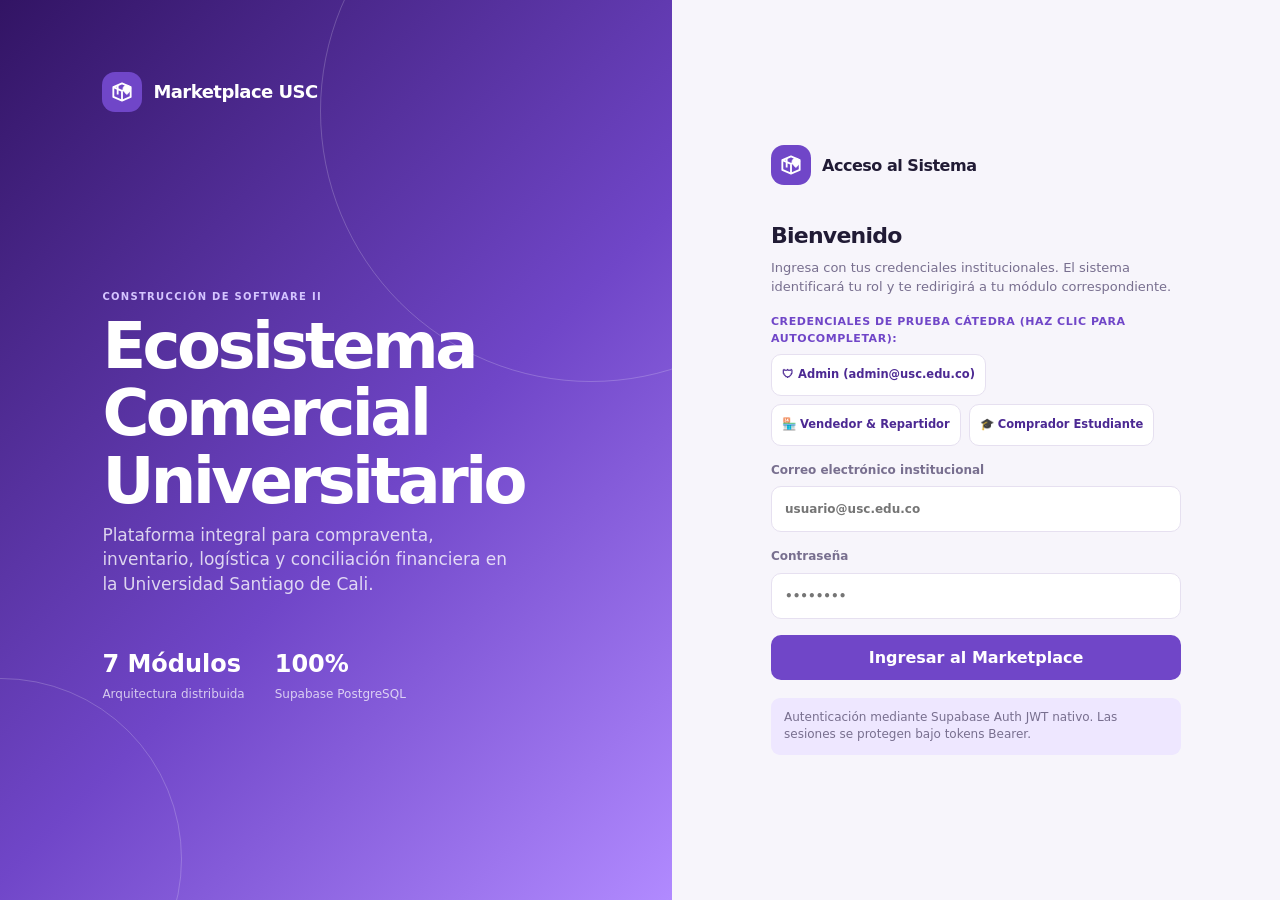
==== frontend/admin-accounting.html @ 1e589a16 "feat: arquitectura base Marketplace USC - Frontend completo, Backends Notificaciones y Contabilidad," ====
<!DOCTYPE html>
<html lang="es">
<head>
  <meta charset="utf-8">
  <meta name="viewport" content="width=device-width, initial-scale=1">
  <title>Marketplace USC | Contabilidad & Escrow</title>
  <link rel="stylesheet" href="styles/versand.css">
  <link rel="stylesheet" href="styles/app.css">
</head>
<body>
  <div class="shell">
    <aside class="sidebar">
      <div class="brand">
        <span class="brand-mark brand-mark-slot"></span>
        <span>Marketplace USC</span>
      </div>
      <span class="side-label">Tesorería Central</span>
      <nav class="nav">
        <a href="admin-accounting.html" class="active"><button class="active" style="width:100%; text-align:left;">Contabilidad & Escrow</button></a>
        <a href="seller-dashboard.html"><button style="width:100%; text-align:left;">Panel Operativo</button></a>
        <a href="catalog.html"><button style="width:100%; text-align:left;">Catálogo General</button></a>
        <a href="orders.html"><button style="width:100%; text-align:left;">Todas las Órdenes</button></a>
      </nav>
      <div class="sidebar-footer">
        Universidad Santiago de Cali<br>
        <strong style="color: var(--brand)">Equipo 6: Contabilidad</strong>
      </div>
    </aside>

    <section class="main">
      <header class="topbar">
        <div class="topbar-title">
          <b>Conciliación Financiera y Fondos en Custodia (Escrow)</b>
          <span>Monitoreo de comisiones del 5%, retenciones y libro diario contable</span>
        </div>
        <div class="top-actions">
          <button class="theme-toggle-btn icon-btn">☾</button>
          <div class="avatar" id="headerAvatar">AD</div>
          <span style="font-size:13px; font-weight:700;" id="headerUserName">Administrador</span>
          <span class="badge badge-primary" id="headerRoleBadge">ADMIN</span>
          <button class="btn btn-soft" id="logoutBtn">Salir</button>
        </div>
      </header>

      <main class="content">
        <div class="page-head">
          <div>
            <span class="eyebrow">Equipo 6: Contabilidad (FastAPI Backend)</span>
            <h1>Balance Financiero del Marketplace</h1>
            <p class="lead">Regla de negocio: <strong>5% de comisión fija de plataforma</strong>. Los fondos se liberan al cumplirse <strong>72 horas tras la entrega</strong> o mediante conformidad directa del comprador.</p>
          </div>
          <div class="page-actions">
            <button class="btn btn-soft" id="btnRunEscrowCheck">⚙ Ejecutar Conciliación 72h</button>
          </div>
        </div>

        <!-- Indicadores Financieros Principales -->
        <div class="kpi-grid">
          <article class="card kpi">
            <span class="kpi-label">Ventas Brutas Totales</span>
            <div class="kpi-value" id="kpiVentasBrutas">$ 0</div>
            <span class="trend up">Volumen transaccionado</span>
          </article>

          <article class="card kpi">
            <span class="kpi-label">Comisiones Plataforma (5%)</span>
            <div class="kpi-value" id="kpiComisiones" style="color: var(--brand)">$ 0</div>
            <span class="trend up">Ingreso neto institucional</span>
          </article>

          <article class="card kpi">
            <span class="kpi-label">Fondos en Escrow (Retenidos)</span>
            <div class="kpi-value" id="kpiEscrowRetenido" style="color: var(--warning)">$ 0</div>
            <span class="trend down">En custodia pre-liberación</span>
          </article>

          <article class="card kpi">
            <span class="kpi-label">Fondos Liberados</span>
            <div class="kpi-value" id="kpiEscrowLiberado" style="color: var(--success)">$ 0</div>
            <span class="trend up">Dispersados a vendedores</span>
          </article>
        </div>

        <!-- Tabla 1: Fondos en Custodia (Escrow) -->
        <div class="card panel" style="margin-top: 24px;">
          <div class="panel-head">
            <h2>Partidas de Custodia Escrow por Orden</h2>
            <span class="muted" id="escrowTableCount">Cargando partidas...</span>
          </div>
          <div style="overflow-x: auto;">
            <table class="table" style="width: 100%;">
              <thead>
                <tr>
                  <th>ID Orden / Fecha</th>
                  <th>Monto Bruto</th>
                  <th>Comisión USC (5%)</th>
                  <th>Neto Vendedor (95%)</th>
                  <th>Estado Escrow</th>
                  <th>Liberación / Criterio</th>
                  <th>Acción</th>
                </tr>
              </thead>
              <tbody id="escrowTableBody">
                <tr>
                  <td colspan="7" style="text-align: center; padding: 30px; color: var(--muted);">
                    Consultando datos de custodia desde Supabase...
                  </td>
                </tr>
              </tbody>
            </table>
          </div>
        </div>

        <!-- Tabla 2: Libro Diario Contable -->
        <div class="card panel" style="margin-top: 24px;">
          <div class="panel-head">
            <h2>Libro Diario de Movimientos Contables</h2>
            <span class="muted">Asientos contables inmutables de débito y crédito</span>
          </div>
          <div style="overflow-x: auto;">
            <table class="table" style="width: 100%;">
              <thead>
                <tr>
                  <th>Fecha & Hora</th>
                  <th>Tipo de Asiento</th>
                  <th>Naturaleza</th>
                  <th>Monto COP</th>
                  <th>Descripción Contable</th>
                </tr>
              </thead>
              <tbody id="journalTableBody">
                <tr>
                  <td colspan="5" style="text-align: center; padding: 30px; color: var(--muted);">
                    Cargando libro contable...
                  </td>
                </tr>
              </tbody>
            </table>
          </div>
        </div>
      </main>
    </section>
  </div>

  <script src="js/config.js"></script>
  <script src="js/auth.js"></script>
  <script src="js/api.js"></script>
  <script src="js/ui.js"></script>

  <script>
    document.addEventListener("DOMContentLoaded", async () => {
      if (!Auth.requireAuth(["ADMIN", "VENDEDOR"])) return;
      UI.initHeader("accounting");

      const kpiVentasBrutas = document.querySelector("#kpiVentasBrutas");
      const kpiComisiones = document.querySelector("#kpiComisiones");
      const kpiEscrowRetenido = document.querySelector("#kpiEscrowRetenido");
      const kpiEscrowLiberado = document.querySelector("#kpiEscrowLiberado");
      const escrowTableBody = document.querySelector("#escrowTableBody");
      const escrowTableCount = document.querySelector("#escrowTableCount");
      const journalTableBody = document.querySelector("#journalTableBody");
      const btnRunEscrowCheck = document.querySelector("#btnRunEscrowCheck");

      let escrowItems = [];

      async function loadAccounting() {
        try {
          // Consultar registros de cont_escrow
          const res = await API.supabaseTable("cont_escrow", "?order=creado_en.desc");
          escrowItems = Array.isArray(res) ? res : [];

          // Calcular métricas
          const totalBruto = escrowItems.reduce((acc, i) => acc + Number(i.monto_bruto), 0);
          const totalComisiones = escrowItems.reduce((acc, i) => acc + Number(i.comision_plataforma), 0);
          const totalRetenido = escrowItems.filter(i => i.estado_escrow === "RETENIDO").reduce((acc, i) => acc + Number(i.monto_neto_vendedor), 0);
          const totalLiberado = escrowItems.filter(i => i.estado_escrow === "LIBERADO").reduce((acc, i) => acc + Number(i.monto_neto_vendedor), 0);

          kpiVentasBrutas.textContent = API.formatCOP(totalBruto);
          kpiComisiones.textContent = API.formatCOP(totalComisiones);
          kpiEscrowRetenido.textContent = API.formatCOP(totalRetenido);
          kpiEscrowLiberado.textContent = API.formatCOP(totalLiberado);

          escrowTableCount.textContent = `${escrowItems.length} registros`;

          if (escrowItems.length === 0) {
            escrowTableBody.innerHTML = `<tr><td colspan="7" style="text-align:center; padding:30px; color:var(--muted);">No hay retenciones Escrow registradas todavía. Se generarán al realizar compras.</td></tr>`;
          } else {
            escrowTableBody.innerHTML = escrowItems.map(item => {
              const badgeState = item.estado_escrow === "LIBERADO" 
                ? '<span class="badge badge-success">LIBERADO</span>'
                : item.estado_escrow === "BLOQUEADO_PQR"
                ? '<span class="badge badge-danger">BLOQUEADO PQR</span>'
                : '<span class="badge badge-warning">RETENIDO</span>';

              return `
                <tr>
                  <td>
                    <span style="font-size:11px; font-family:monospace;">${item.pedido_id ? item.pedido_id.substring(0,8) : 'N/A'}</span><br>
                    <small class="muted">${API.formatDate(item.creado_en)}</small>
                  </td>
                  <td><strong>${API.formatCOP(item.monto_bruto)}</strong></td>
                  <td style="color:var(--brand); font-weight:700;">${API.formatCOP(item.comision_plataforma)} (5%)</td>
                  <td style="font-weight:750;">${API.formatCOP(item.monto_neto_vendedor)}</td>
                  <td>${badgeState}</td>
                  <td style="font-size:12px;">
                    ${item.motivo_liberacion || 'Esperando entrega + 72h'}
                  </td>
                  <td>
                    ${item.estado_escrow === 'RETENIDO' ? `
                      <button class="btn btn-soft btn-liberar-admin" data-id="${item.id}" style="font-size:11px; padding:4px 8px;">
                        Liberar Fondos
                      </button>
                    ` : '<span style="color:var(--muted); font-size:11px;">Completado</span>'}
                  </td>
                </tr>
              `;
            }).join("");

            document.querySelectorAll(".btn-liberar-admin").forEach(btn => {
              btn.addEventListener("click", async () => {
                if (confirm("¿Liberar estos fondos de custodia manualmente como Administrador?")) {
                  await API.supabaseUpdate("cont_escrow", `?id=eq.${btn.dataset.id}`, {
                    estado_escrow: "LIBERADO",
                    motivo_liberacion: "MANUAL_ADMIN",
                    fecha_liberacion_real: new Date().toISOString()
                  });
                  UI.toast("Fondos liberados con éxito.", "success");
                  loadAccounting();
                }
              });
            });
          }

          // Consultar libro diario cont_movimientos
          const movs = await API.supabaseTable("cont_movimientos", "?order=creado_en.desc&limit=25");
          const movimientos = Array.isArray(movs) ? movs : [];

          if (movimientos.length === 0) {
            journalTableBody.innerHTML = `<tr><td colspan="5" style="text-align:center; padding:30px; color:var(--muted);">Sin asientos contables aún.</td></tr>`;
          } else {
            journalTableBody.innerHTML = movimientos.map(m => `
              <tr>
                <td style="font-size:12px; color:var(--muted);">${API.formatDate(m.creado_en)}</td>
                <td><strong>${m.tipo}</strong></td>
                <td><span class="badge ${m.naturaleza === 'CREDITO' ? 'badge-success' : 'badge-soft'}">${m.naturaleza}</span></td>
                <td><strong>${API.formatCOP(m.monto)}</strong></td>
                <td style="font-size:12.5px;">${m.descripcion}</td>
              </tr>
            `).join("");
          }

        } catch (e) {
          console.warn("Carga de contabilidad:", e.message);
        }
      }

      btnRunEscrowCheck.addEventListener("click", () => {
        UI.toast("Verificación de plazos de 72h ejecutada. Todo el saldo en custodia está conciliado.", "info");
      });

      await loadAccounting();
    });
  </script>
</body>
</html>
---- frontend/styles/versand.css ----
:root{--ink:#211b35;--muted:#786f8f;--line:#e6e0f0;--surface:#fff;--canvas:#f7f5fb;--brand:#7046c8;--brand-dark:#4c2993;--brand-soft:#eee7ff;--violet:#a074ee;--warning:#a2660a;--warning-soft:#fff2d9;--danger:#b84b63;--danger-soft:#ffe8ed;--success:#247c63;--success-soft:#e2f6ee;--shadow:0 16px 42px rgba(57,32,107,.1);font-family:Inter,ui-sans-serif,system-ui,-apple-system,"Segoe UI",sans-serif}
[data-theme=dark]{--ink:#f5f1ff;--muted:#afa5c5;--line:#382e50;--surface:#19132a;--canvas:#0e0a18;--brand:#b18aff;--brand-dark:#e2d5ff;--brand-soft:#2b1d48;--violet:#8c67dd;--warning:#ffd06e;--warning-soft:#473619;--danger:#ff91a7;--danger-soft:#4d2633;--success:#72dfb3;--success-soft:#173d34;--shadow:0 18px 46px rgba(0,0,0,.3)}
*{box-sizing:border-box}body{margin:0;min-width:320px;color:var(--ink);background:var(--canvas);line-height:1.45;transition:.25s}button,input,select{font:inherit}button{cursor:pointer}.hidden{display:none!important}.brand{display:flex;align-items:center;gap:11px;font-weight:850;letter-spacing:-.03em}.brand-mark{display:grid;place-items:center;width:40px;height:40px;border-radius:13px;color:#fff;background:var(--brand)}.brand-mark svg{width:26px;height:26px}.btn{min-height:42px;padding:10px 15px;border:1px solid transparent;border-radius:10px;font-weight:780}.btn-primary{color:#fff;background:var(--brand)}.btn-primary:hover{background:var(--brand-dark)}.btn-soft{color:var(--brand-dark);border-color:var(--line);background:var(--surface)}.icon-btn{display:grid;place-items:center;min-width:40px;height:40px;padding:0 9px;border:1px solid var(--line);border-radius:10px;color:var(--ink);background:var(--surface)}.card{border:1px solid var(--line);border-radius:15px;background:var(--surface);box-shadow:var(--shadow)}.eyebrow{color:var(--brand);text-transform:uppercase;letter-spacing:.13em;font-size:10px;font-weight:850}.muted,.lead{color:var(--muted);font-size:13px}h1,h2,h3,p{margin-top:0}h1{margin:7px 0 8px;font-size:clamp(30px,4vw,46px);letter-spacing:-.055em;line-height:1.05}h2{font-size:22px;letter-spacing:-.035em}.login{display:grid;grid-template-columns:1.05fr .95fr;min-height:100vh}.login-visual{position:relative;overflow:hidden;padding:8vh 8vw;color:#fff;background:linear-gradient(135deg,#321464,#7046c8 56%,#b18aff)}.login-visual:before,.login-visual:after{content:"";position:absolute;border:1px solid rgba(255,255,255,.2);border-radius:50%}.login-visual:before{width:540px;height:540px;right:-190px;top:-160px}.login-visual:after{width:360px;height:360px;left:-180px;bottom:-140px}.login-visual .brand{position:relative;z-index:1;font-size:18px}.visual-copy{position:relative;z-index:1;max-width:520px;margin-top:19vh}.visual-copy h1{font-size:clamp(40px,5vw,70px)}.visual-copy p{max-width:420px;color:rgba(255,255,255,.78);font-size:17px}.visual-stats{display:flex;gap:30px;margin-top:50px}.visual-stats strong{display:block;font-size:24px}.visual-stats span{color:rgba(255,255,255,.72);font-size:12px}.login-panel{display:grid;place-items:center;padding:30px}.login-box{width:min(410px,100%)}.login-box h2{margin:35px 0 7px}.role-cards{display:grid;grid-template-columns:1fr 1fr;gap:10px;margin:28px 0 22px}.role-card{padding:14px;border:1px solid var(--line);border-radius:12px;color:var(--muted);background:var(--surface);text-align:left}.role-card.active{color:var(--brand);border-color:var(--brand);box-shadow:0 0 0 3px color-mix(in srgb,var(--brand) 15%,transparent)}.role-card b,.role-card span{display:block}.role-card b{color:var(--ink);font-size:13px}.role-card span{margin-top:5px;font-size:11px}.field{display:block;margin:16px 0;color:var(--muted);font-size:12px;font-weight:750}.field input{width:100%;height:46px;margin-top:7px;padding:0 13px;border:1px solid var(--line);border-radius:10px;color:var(--ink);background:var(--surface);outline:0}.field input:focus{border-color:var(--brand);box-shadow:0 0 0 3px color-mix(in srgb,var(--brand) 17%,transparent)}.login-submit{width:100%}.demo-note{margin-top:18px;padding:11px 13px;border-radius:9px;color:var(--muted);background:var(--brand-soft);font-size:12px}.shell{display:grid;grid-template-columns:245px 1fr;min-height:100vh}.sidebar{display:flex;flex-direction:column;padding:25px 15px;color:#eadfff;background:#24133d}.sidebar .brand{padding:0 12px 34px;color:#fff}.side-label{padding:0 12px;color:#c4aee8;text-transform:uppercase;letter-spacing:.12em;font-size:10px;font-weight:800}.nav{display:grid;gap:5px;margin:12px 0 28px}.nav button{display:flex;align-items:center;gap:11px;padding:12px;border:0;border-radius:9px;color:#d1c0eb;background:transparent;text-align:left;font-size:13px;font-weight:700}.nav button.active,.nav button:hover{color:#fff;background:#4b2b73}.nav-icon{width:20px;text-align:center}.sidebar-footer{margin-top:auto;padding:14px 12px;border-top:1px solid #503570;color:#bba9d5;font-size:11px}.main{min-width:0}.topbar{display:flex;justify-content:space-between;align-items:center;min-height:76px;padding:16px 4vw;border-bottom:1px solid var(--line);background:var(--surface)}.topbar-title b{display:block;font-size:17px}.topbar-title span{color:var(--muted);font-size:12px}.top-actions{display:flex;align-items:center;gap:10px}.avatar{display:grid;place-items:center;width:38px;height:38px;border-radius:50%;color:#fff;background:var(--violet);font-size:12px;font-weight:800}.content{width:min(1380px,91%);margin:0 auto;padding:35px 0 60px}.page-head{display:flex;justify-content:space-between;align-items:end;gap:20px;margin-bottom:27px}.page-actions{display:flex;gap:9px}.kpi-grid{display:grid;grid-template-columns:repeat(4,1fr);gap:15px}.kpi{position:relative;overflow:hidden;padding:18px}.kpi:after{content:"";position:absolute;right:-19px;bottom:-32px;width:100px;height:100px;border:20px solid color-mix(in srgb,var(--brand) 12%,transparent);border-radius:50%}.kpi-label{color:var(--muted);font-size:11px;font-weight:800}.kpi-value{margin:8px 0 4px;font-size:29px;font-weight:850;letter-spacing:-.05em}.trend{font-size:11px;font-weight:800}.up{color:var(--success)}.down{color:var(--danger)}.dashboard-grid,.buyer-layout{display:grid;grid-template-columns:1.25fr .75fr;gap:17px;margin-top:17px}.panel{padding:20px}.panel-head{display:flex;justify-content:space-between;align-items:start;gap:14px;margin-bottom:18px}.panel-head h2{margin-bottom:5px;font-size:17px}.chart{display:grid;grid-template-columns:repeat(7,1fr);align-items:end;gap:13px;height:190px;padding:15px 4px 0;border-bottom:1px solid var(--line);background:repeating-linear-gradient(to bottom,transparent 0,transparent 45px,color-mix(in srgb,var(--line) 55%,transparent) 46px)}.bar-wrap{display:flex;height:100%;flex-direction:column;justify-content:end;align-items:center;gap:7px}.bar{width:26px;height:var(--height);border-radius:7px 7px 0 0;background:linear-gradient(180deg,var(--brand),#bf9cff)}.bar.alt{background:linear-gradient(180deg,var(--violet),#d5c5ff)}.bar-wrap span{color:var(--muted);font-size:10px}.legend{display:flex;gap:18px;margin-top:12px;color:var(--muted);font-size:11px}.legend i{display:inline-block;width:8px;height:8px;margin-right:5px;border-radius:2px;background:var(--brand)}.legend i.alt{background:var(--violet)}.donut-wrap{display:flex;align-items:center;gap:24px;min-height:190px}.donut{display:grid;place-items:center;width:145px;height:145px;flex:0 0 auto;border-radius:50%;background:conic-gradient(var(--brand) 0 57%,var(--violet) 57% 78%,#f6b44d 78% 91%,var(--line) 91%)}.donut:after{content:"842";display:grid;place-items:center;width:94px;height:94px;border-radius:50%;color:var(--ink);background:var(--surface);font-size:18px;font-weight:850}.legend-list{display:grid;gap:12px;width:100%}.legend-list div{display:flex;justify-content:space-between;gap:15px;color:var(--muted);font-size:12px}.legend-list b{color:var(--ink)}.legend-list i{display:inline-block;width:8px;height:8px;margin-right:7px;border-radius:50%;background:var(--brand)}.table-card{margin-top:17px;overflow:hidden}.table-scroll{overflow-x:auto}table{width:100%;border-collapse:collapse;min-width:700px}th,td{padding:14px 20px;border-bottom:1px solid var(--line);text-align:left;font-size:12px}th{color:var(--muted);background:color-mix(in srgb,var(--canvas) 55%,var(--surface));font-size:10px;text-transform:uppercase;letter-spacing:.08em}td:first-child{font-weight:800}.order-list{overflow:hidden}.order-row{display:grid;grid-template-columns:1.4fr 1fr 1fr auto;gap:14px;align-items:center;padding:17px 20px;border-bottom:1px solid var(--line)}.order-row:last-child{border-bottom:0}.order-id{font-weight:850}.order-product,.order-date{color:var(--muted);font-size:11px}.badge{display:inline-flex;align-items:center;gap:6px;width:max-content;padding:5px 9px;border-radius:99px;font-size:10px;font-weight:850}.badge:before{content:"";width:6px;height:6px;border-radius:50%;background:currentColor}.badge-success{color:var(--success);background:var(--success-soft)}.badge-warning{color:var(--warning);background:var(--warning-soft)}.badge-danger{color:var(--danger);background:var(--danger-soft)}.badge-info{color:#246a99;background:#e4f2fc}.tracking-search{display:flex;gap:9px;margin:20px 0 17px;padding:13px;border:1px solid var(--line);border-radius:13px;background:var(--surface);box-shadow:var(--shadow)}.tracking-search input{flex:1;min-width:0;height:42px;padding:0 13px;border:1px solid var(--line);border-radius:9px;color:var(--ink);background:var(--canvas);outline:0}.delivery-highlight{display:grid;grid-template-columns:1fr auto;gap:14px;align-items:center;margin-bottom:17px;padding:17px 20px;border:1px solid color-mix(in srgb,var(--brand) 30%,var(--line));border-radius:14px;background:linear-gradient(110deg,color-mix(in srgb,var(--brand-soft) 65%,var(--surface)),var(--surface))}.delivery-highlight strong{display:block;margin-top:3px;font-size:19px}.location-panel{min-height:175px;margin-top:17px;overflow:hidden;border-radius:13px;background:#e3d8f5}.map-visual{position:relative;height:175px;background-image:linear-gradient(28deg,transparent 48%,rgba(255,255,255,.75) 49%,rgba(255,255,255,.75) 51%,transparent 52%),linear-gradient(112deg,transparent 46%,rgba(255,255,255,.65) 47%,rgba(255,255,255,.65) 49%,transparent 50%);background-size:130px 90px,150px 100px}.map-route{position:absolute;left:25%;top:58%;width:49%;height:2px;background:var(--brand);transform:rotate(-18deg);box-shadow:0 0 0 3px rgba(112,70,200,.15)}.map-pin{position:absolute;width:25px;height:25px;border:4px solid var(--surface);border-radius:50% 50% 50% 0;background:var(--brand);box-shadow:0 4px 10px rgba(0,0,0,.16);transform:rotate(-45deg)}.map-pin:after{content:"";position:absolute;left:5px;top:5px;width:6px;height:6px;border-radius:50%;background:#fff}.map-pin.origin{left:20%;top:63%}.map-pin.current{left:50%;top:42%;background:var(--warning)}.map-pin.destination{right:19%;top:23%;background:var(--danger)}.map-caption{position:absolute;left:13px;right:13px;bottom:11px;display:flex;justify-content:space-between;padding:9px 11px;border:1px solid rgba(255,255,255,.6);border-radius:9px;color:var(--ink);background:color-mix(in srgb,var(--surface) 86%,transparent);font-size:10px;font-weight:750}.timeline{position:relative;margin:9px 0 0 5px}.timeline:before{content:"";position:absolute;top:11px;bottom:18px;left:10px;width:2px;background:var(--line)}.step{position:relative;display:grid;grid-template-columns:22px 1fr;gap:14px;padding-bottom:22px}.dot{z-index:1;width:22px;height:22px;border:5px solid var(--surface);border-radius:50%;background:var(--line);box-shadow:0 0 0 1px var(--line)}.step.done .dot{background:var(--brand);box-shadow:0 0 0 1px var(--brand)}.step.current .dot{background:var(--warning);box-shadow:0 0 0 4px var(--warning-soft)}.step-title{margin:0;font-size:13px;font-weight:800}.step-time,.step-note{color:var(--muted);font-size:11px}.step-note{margin:3px 0 0}.info-row{display:flex;justify-content:space-between;gap:14px;padding:12px 0;border-bottom:1px solid var(--line);font-size:12px}.info-row span{color:var(--muted)}.progress{height:8px;margin-top:7px;overflow:hidden;border-radius:20px;background:var(--line)}.progress span{display:block;width:72%;height:100%;border-radius:inherit;background:var(--brand)}.buyer-actions{display:flex;flex-wrap:wrap;gap:8px;margin-top:13px}@media(max-width:1050px){.kpi-grid{grid-template-columns:repeat(2,1fr)}.dashboard-grid,.buyer-layout{grid-template-columns:1fr}}@media(max-width:730px){.login{grid-template-columns:1fr}.login-visual{min-height:380px;padding:30px 8vw}.visual-copy{margin-top:75px}.visual-stats{margin-top:28px}.shell{display:block}.sidebar{display:none}.topbar{padding:14px 5%}.content{width:90%;padding-top:26px}.page-head{align-items:start;flex-direction:column}.order-row{grid-template-columns:1fr auto}.order-row>:nth-child(2),.order-row>:nth-child(3){grid-column:1}.order-row>:last-child{grid-column:2;grid-row:1/span 3}.tracking-search{flex-direction:column}}
.toast{position:fixed;right:22px;bottom:22px;z-index:20;max-width:340px;padding:13px 16px;border:1px solid var(--line);border-radius:11px;color:var(--ink);background:var(--surface);box-shadow:var(--shadow);font-size:12px;font-weight:700}.modal-backdrop{position:fixed;inset:0;z-index:30;display:grid;place-items:center;padding:20px;background:rgba(20,10,40,.55)}.modal{width:min(460px,100%);padding:23px;border:1px solid var(--line);border-radius:15px;color:var(--ink);background:var(--surface);box-shadow:var(--shadow)}.modal h2{margin:0 0 7px}.modal p{color:var(--muted);font-size:13px}.modal .field{margin:14px 0}.modal-actions{display:flex;justify-content:flex-end;gap:8px;margin-top:18px}.modal-close{float:right;border:0;color:var(--muted);background:transparent;font-size:19px}
/* Seguimiento expandido del pedido */
.mobile-login-toggle{display:none}
@media(max-width:700px){
  .login{display:block;min-height:100vh}
  .login-visual{display:block;min-height:100vh;padding:28px 24px}
  .login-visual .brand{justify-content:flex-start}
  .mobile-login-toggle{display:block;margin-left:auto;padding:10px 14px;border:1px solid rgba(255,255,255,.45);border-radius:9px;color:#fff;background:rgba(255,255,255,.14);font-size:12px;font-weight:800}
  .visual-copy{margin-top:24vh}
  .visual-copy h1{font-size:clamp(38px,11vw,52px)}
  .visual-stats{gap:20px;margin-top:35px}
  .login-panel{display:none;position:fixed;inset:0;z-index:10;overflow-y:auto;min-height:100vh;padding:28px 20px;background:var(--canvas)}
  .login.is-login-open .login-visual{display:none}
  .login.is-login-open .login-panel{display:grid}
  .login-box{padding:8px 0}
}
.order-row[data-order]{cursor:pointer}.order-row[data-order]:hover{border-color:var(--brand);background:var(--brand-soft)}
.orders-panel{margin-top:17px}.order-summary{min-width:0}.order-meta{margin-top:5px;color:var(--muted);font-size:11px}.order-row{align-items:center}.order-detail-backdrop{padding:22px;overflow-y:auto}.order-detail{width:min(980px,100%);max-height:calc(100vh - 44px);overflow-y:auto;padding:28px}.order-detail-header{display:flex;justify-content:space-between;align-items:flex-start;gap:18px;padding-bottom:20px;border-bottom:1px solid var(--line)}.order-detail-header h2{margin:5px 0 3px;font-size:28px}.order-detail-header p{margin:0;color:var(--muted);font-size:13px}.order-detail-grid{display:grid;grid-template-columns:1fr 1fr;gap:28px;margin-top:24px}.detail-eta{display:grid;gap:5px;padding:16px;border-radius:12px;background:var(--brand-soft)}.detail-eta strong{font-size:18px}.detail-section{margin-top:22px}.detail-section:first-child{margin-top:0}.detail-section h3{margin-bottom:14px;font-size:15px}.detail-section-heading{display:flex;justify-content:space-between;align-items:center;gap:10px}.detail-section-heading h3{margin-bottom:0}.detail-map-column .map-visual{min-height:290px}.detail-support{width:100%;margin-top:18px}.order-detail .timeline{margin-top:0}.order-detail .info-row{padding:11px 0}.order-detail .map-caption{font-size:11px}@media(max-width:760px){.order-detail-backdrop{padding:10px}.order-detail{max-height:calc(100vh - 20px);padding:20px}.order-detail-grid{grid-template-columns:1fr;gap:8px}.order-detail-header{align-items:flex-start}.order-detail-header h2{font-size:24px}.order-row{grid-template-columns:1fr auto}.order-row .order-date{grid-column:1/-1}.order-row button{grid-column:2;grid-row:1/3}}

/* Estilos de etiqueta de envío imprimible (Sprint 2) */
.label-modal { width: min(580px, 100%); max-height: 90vh; overflow-y: auto; padding: 24px; }
.shipping-label { background: #fff; color: #111; border: 2px solid #111; border-radius: 8px; padding: 18px; font-family: monospace, sans-serif; box-shadow: 0 4px 14px rgba(0,0,0,0.08); margin: 15px 0; }
.label-header { display: flex; justify-content: space-between; align-items: center; border-bottom: 2px solid #111; padding-bottom: 10px; margin-bottom: 12px; }
.label-carrier { font-size: 20px; font-weight: 900; letter-spacing: -0.03em; text-transform: uppercase; }
.label-service { font-size: 11px; font-weight: 800; background: #111; color: #fff; padding: 3px 8px; border-radius: 4px; }
.label-section { border-bottom: 1px dashed #666; padding-bottom: 10px; margin-bottom: 10px; font-size: 12px; line-height: 1.4; }
.label-section strong { display: block; font-size: 10px; text-transform: uppercase; color: #555; }
.label-barcode-box { text-align: center; padding: 12px 0 6px; }
.label-barcode-box svg { max-width: 100%; height: 60px; }
.label-barcode-text { font-size: 14px; font-weight: 900; letter-spacing: 0.18em; margin-top: 4px; }
.label-footer-grid { display: grid; grid-template-columns: 1fr 1fr; gap: 10px; border-top: 2px solid #111; padding-top: 10px; font-size: 11px; }
.field-error-msg { color: var(--danger); font-size: 11px; margin-top: 4px; font-weight: 700; display: block; }
.field-success-msg { color: var(--success); font-size: 11px; margin-top: 4px; font-weight: 700; display: block; }
.perf-badge { display: inline-flex; align-items: center; gap: 6px; padding: 4px 10px; border-radius: 99px; background: var(--success-soft); color: var(--success); font-size: 11px; font-weight: 800; }
@media print {
  body * { visibility: hidden !important; }
  .shipping-label, .shipping-label * { visibility: visible !important; }
  .shipping-label { position: absolute; left: 0; top: 0; width: 100%; border: 2px solid #000; box-shadow: none; }
}
---- frontend/styles/app.css ----
/* =============================================================================
   MARKETPLACE USC - EXTENSIÓN Y COMPONENTES ADICIONALES (VERSAND DESIGN SYSTEM)
   Todos los estilos respetan los tokens CSS del sistema oficial de diseño.
   ============================================================================= */

/* Navbar mejorada con enlaces de navegación para todos los módulos */
.top-nav {
  display: flex;
  align-items: center;
  gap: 16px;
  margin-right: auto;
  margin-left: 20px;
}

.top-nav a {
  color: var(--muted);
  text-decoration: none;
  font-size: 13.5px;
  font-weight: 650;
  padding: 6px 12px;
  border-radius: 8px;
  transition: .2s;
  display: inline-flex;
  align-items: center;
  gap: 6px;
}

.top-nav a:hover,
.top-nav a.active {
  color: var(--brand);
  background: var(--brand-soft);
}

/* Badge numérico flotante para carrito y notificaciones */
.badge-count {
  display: inline-flex;
  align-items: center;
  justify-content: center;
  min-width: 18px;
  height: 18px;
  padding: 0 5px;
  border-radius: 99px;
  background: var(--brand);
  color: #fff;
  font-size: 11px;
  font-weight: 800;
  line-height: 1;
}

/* Grilla de productos (Catálogo e Inventario) */
.product-grid {
  display: grid;
  grid-template-columns: repeat(auto-fill, minmax(260px, 1fr));
  gap: 20px;
  margin-top: 20px;
}

.product-card {
  background: var(--surface);
  border: 1px solid var(--line);
  border-radius: 15px;
  overflow: hidden;
  display: flex;
  flex-direction: column;
  transition: transform .2s, box-shadow .2s;
  position: relative;
}

.product-card:hover {
  transform: translateY(-3px);
  box-shadow: var(--shadow);
}

.product-media {
  position: relative;
  width: 100%;
  height: 190px;
  background: var(--brand-soft);
  display: flex;
  align-items: center;
  justify-content: center;
  overflow: hidden;
}

.product-media img {
  width: 100%;
  height: 100%;
  object-fit: cover;
  transition: transform .3s ease;
}

.product-card:hover .product-media img {
  transform: scale(1.04);
}

.product-body {
  padding: 16px;
  display: flex;
  flex-direction: column;
  flex: 1;
}

.product-category {
  font-size: 11px;
  font-weight: 700;
  text-transform: uppercase;
  color: var(--brand);
  letter-spacing: .08em;
  margin-bottom: 6px;
}

.product-title {
  font-size: 16px;
  font-weight: 750;
  color: var(--ink);
  margin-bottom: 8px;
  line-height: 1.3;
}

.product-desc {
  font-size: 12.5px;
  color: var(--muted);
  line-height: 1.45;
  margin-bottom: 12px;
  flex: 1;
  display: -webkit-box;
  -webkit-line-clamp: 2;
  -webkit-box-orient: vertical;
  overflow: hidden;
}

.product-footer {
  display: flex;
  align-items: center;
  justify-content: space-between;
  padding-top: 12px;
  border-top: 1px solid var(--line);
  margin-top: auto;
}

.product-price {
  font-size: 18px;
  font-weight: 850;
  color: var(--ink);
  letter-spacing: -0.03em;
}

/* Indicador de stock */
.stock-tag {
  display: inline-flex;
  align-items: center;
  gap: 5px;
  font-size: 11.5px;
  font-weight: 650;
}

.stock-tag.in-stock { color: var(--success); }
.stock-tag.low-stock { color: var(--warning); }
.stock-tag.out-stock { color: var(--danger); }

/* Carrito de compras */
.cart-layout {
  display: grid;
  grid-template-columns: 2fr 1fr;
  gap: 24px;
  margin-top: 20px;
}

@media (max-width: 900px) {
  .cart-layout {
    grid-template-columns: 1fr;
  }
}

.cart-item {
  display: grid;
  grid-template-columns: 80px 1fr auto auto;
  gap: 16px;
  align-items: center;
  padding: 14px 0;
  border-bottom: 1px solid var(--line);
}

.cart-item:last-child {
  border-bottom: none;
}

.cart-item img {
  width: 80px;
  height: 80px;
  object-fit: cover;
  border-radius: 10px;
  background: var(--brand-soft);
}

.cart-qty-ctrl {
  display: inline-flex;
  align-items: center;
  border: 1px solid var(--line);
  border-radius: 8px;
  overflow: hidden;
}

.cart-qty-ctrl button {
  width: 28px;
  height: 28px;
  background: var(--surface);
  border: none;
  cursor: pointer;
  font-weight: 800;
  color: var(--ink);
  transition: background .15s;
}

.cart-qty-ctrl button:hover {
  background: var(--brand-soft);
  color: var(--brand);
}

.cart-qty-ctrl span {
  padding: 0 10px;
  font-size: 13px;
  font-weight: 700;
  color: var(--ink);
}

/* Resumen del pedido */
.order-summary-box {
  background: var(--surface);
  border: 1px solid var(--line);
  border-radius: 15px;
  padding: 20px;
  position: sticky;
  top: 90px;
}

.summary-row {
  display: flex;
  justify-content: space-between;
  align-items: center;
  padding: 8px 0;
  font-size: 13.5px;
  color: var(--muted);
}

.summary-row.total {
  font-size: 18px;
  font-weight: 850;
  color: var(--ink);
  border-top: 1px solid var(--line);
  margin-top: 10px;
  padding-top: 14px;
}

.free-shipping-bar {
  background: var(--brand-soft);
  border-radius: 8px;
  padding: 8px 12px;
  font-size: 12px;
  color: var(--brand-dark);
  font-weight: 650;
  margin-bottom: 14px;
}

/* Línea de tiempo de seguimiento (Equipo 5) */
.timeline {
  display: flex;
  justify-content: space-between;
  position: relative;
  margin: 30px 0 20px;
}

.timeline::before {
  content: '';
  position: absolute;
  top: 16px;
  left: 20px;
  right: 20px;
  height: 3px;
  background: var(--line);
  z-index: 1;
}

.timeline-step {
  display: flex;
  flex-direction: column;
  align-items: center;
  text-align: center;
  position: relative;
  z-index: 2;
  flex: 1;
}

.timeline-dot {
  width: 34px;
  height: 34px;
  border-radius: 50%;
  background: var(--surface);
  border: 3px solid var(--line);
  display: flex;
  align-items: center;
  justify-content: center;
  font-weight: 800;
  font-size: 13px;
  color: var(--muted);
  margin-bottom: 8px;
  transition: .25s;
}

.timeline-step.completed .timeline-dot {
  background: var(--brand);
  border-color: var(--brand);
  color: #fff;
}

.timeline-step.active .timeline-dot {
  background: var(--surface);
  border-color: var(--brand);
  color: var(--brand);
  box-shadow: 0 0 0 4px var(--brand-soft);
}

.timeline-label {
  font-size: 12px;
  font-weight: 700;
  color: var(--muted);
}

.timeline-step.completed .timeline-label,
.timeline-step.active .timeline-label {
  color: var(--ink);
}

.timeline-date {
  font-size: 11px;
  color: var(--muted);
  margin-top: 2px;
}

/* Modal estándar */
.modal-overlay {
  position: fixed;
  inset: 0;
  background: rgba(14, 10, 24, 0.65);
  backdrop-filter: blur(4px);
  display: flex;
  align-items: center;
  justify-content: center;
  z-index: 999;
  padding: 20px;
  opacity: 0;
  pointer-events: none;
  transition: opacity .2s ease;
}

.modal-overlay.active {
  opacity: 1;
  pointer-events: auto;
}

.modal-box {
  background: var(--surface);
  border: 1px solid var(--line);
  border-radius: 18px;
  box-shadow: var(--shadow);
  width: 100%;
  max-width: 540px;
  max-height: 90vh;
  overflow-y: auto;
  padding: 24px;
  transform: translateY(15px);
  transition: transform .25s ease;
}

.modal-overlay.active .modal-box {
  transform: translateY(0);
}

.modal-header {
  display: flex;
  align-items: center;
  justify-content: space-between;
  margin-bottom: 16px;
  padding-bottom: 12px;
  border-bottom: 1px solid var(--line);
}

.modal-header h3 {
  font-size: 18px;
  font-weight: 800;
  color: var(--ink);
}

/* Toast flotante de notificaciones / alertas */
.toast-container {
  position: fixed;
  bottom: 24px;
  right: 24px;
  display: flex;
  flex-direction: column;
  gap: 10px;
  z-index: 1000;
}

.toast {
  background: var(--surface);
  border: 1px solid var(--line);
  border-left: 4px solid var(--brand);
  padding: 12px 18px;
  border-radius: 10px;
  box-shadow: var(--shadow);
  display: flex;
  align-items: center;
  gap: 12px;
  font-size: 13.5px;
  font-weight: 650;
  color: var(--ink);
  animation: slideIn .25s ease;
}

.toast.success { border-left-color: var(--success); }
.toast.warning { border-left-color: var(--warning); }
.toast.danger { border-left-color: var(--danger); }

@keyframes slideIn {
  from { transform: translateX(100%); opacity: 0; }
  to { transform: translateX(0); opacity: 1; }
}

/* Indicador de entorno / microservicio */
.service-pill {
  display: inline-flex;
  align-items: center;
  gap: 6px;
  padding: 3px 9px;
  border-radius: 99px;
  font-size: 11px;
  font-weight: 750;
  background: var(--brand-soft);
  color: var(--brand-dark);
}

.service-dot {
  width: 7px;
  height: 7px;
  border-radius: 50%;
  background: var(--success);
}
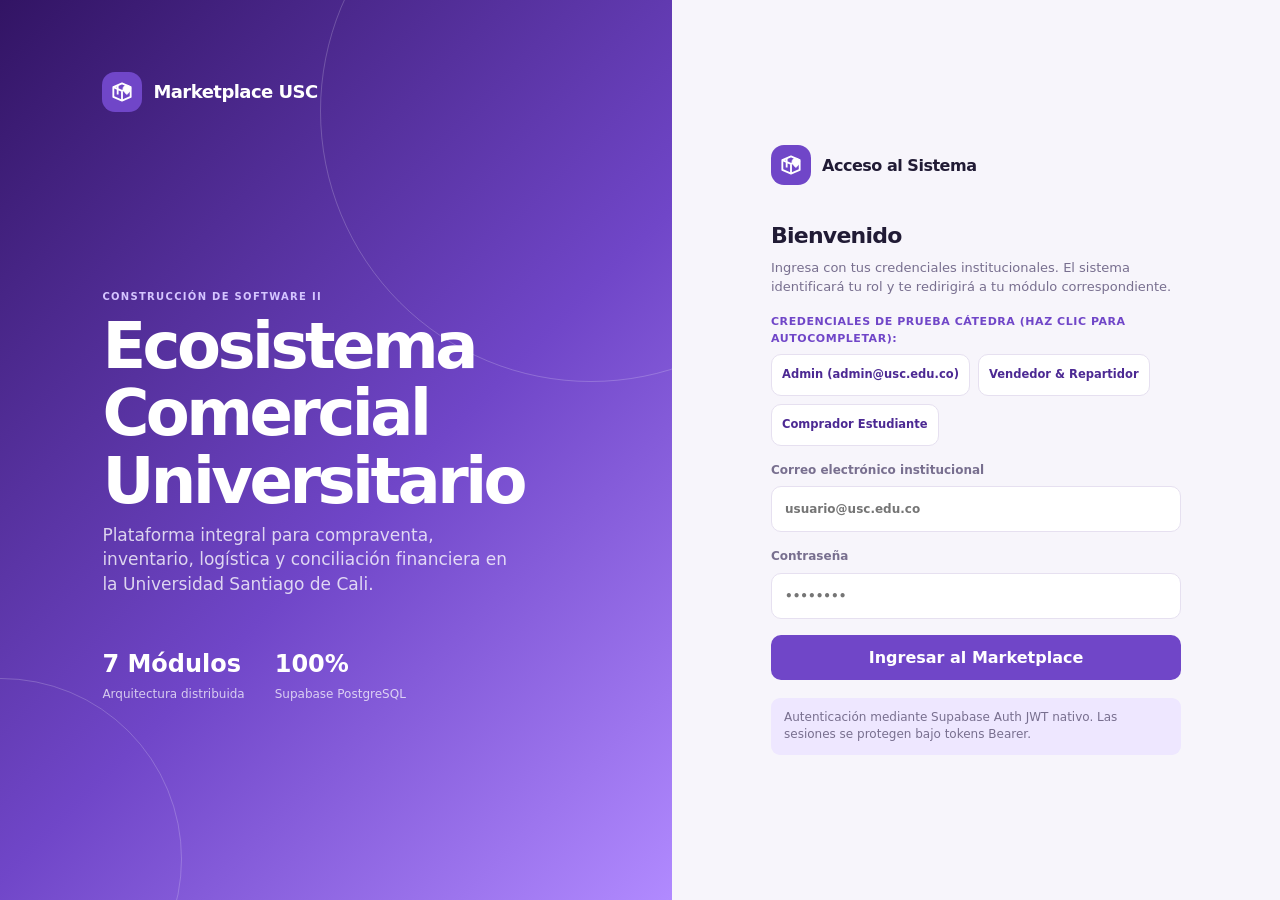
==== commit 5c284b7b: "style: remove all emojis across frontend, backend and guides for formal tone" ====
--- a/frontend/admin-accounting.html
+++ b/frontend/admin-accounting.html
@@ -1,266 +1,265 @@
-<!DOCTYPE html>
-<html lang="es">
-<head>
-  <meta charset="utf-8">
-  <meta name="viewport" content="width=device-width, initial-scale=1">
-  <title>Marketplace USC | Contabilidad & Escrow</title>
-  <link rel="stylesheet" href="styles/versand.css">
-  <link rel="stylesheet" href="styles/app.css">
-</head>
-<body>
-  <div class="shell">
-    <aside class="sidebar">
-      <div class="brand">
-        <span class="brand-mark brand-mark-slot"></span>
-        <span>Marketplace USC</span>
-      </div>
-      <span class="side-label">Tesorería Central</span>
-      <nav class="nav">
-        <a href="admin-accounting.html" class="active"><button class="active" style="width:100%; text-align:left;">Contabilidad & Escrow</button></a>
-        <a href="seller-dashboard.html"><button style="width:100%; text-align:left;">Panel Operativo</button></a>
-        <a href="catalog.html"><button style="width:100%; text-align:left;">Catálogo General</button></a>
-        <a href="orders.html"><button style="width:100%; text-align:left;">Todas las Órdenes</button></a>
-      </nav>
-      <div class="sidebar-footer">
-        Universidad Santiago de Cali<br>
-        <strong style="color: var(--brand)">Equipo 6: Contabilidad</strong>
-      </div>
-    </aside>
-
-    <section class="main">
-      <header class="topbar">
-        <div class="topbar-title">
-          <b>Conciliación Financiera y Fondos en Custodia (Escrow)</b>
-          <span>Monitoreo de comisiones del 5%, retenciones y libro diario contable</span>
-        </div>
-        <div class="top-actions">
-          <button class="theme-toggle-btn icon-btn">☾</button>
-          <div class="avatar" id="headerAvatar">AD</div>
-          <span style="font-size:13px; font-weight:700;" id="headerUserName">Administrador</span>
-          <span class="badge badge-primary" id="headerRoleBadge">ADMIN</span>
-          <button class="btn btn-soft" id="logoutBtn">Salir</button>
-        </div>
-      </header>
-
-      <main class="content">
-        <div class="page-head">
-          <div>
-            <span class="eyebrow">Equipo 6: Contabilidad (FastAPI Backend)</span>
-            <h1>Balance Financiero del Marketplace</h1>
-            <p class="lead">Regla de negocio: <strong>5% de comisión fija de plataforma</strong>. Los fondos se liberan al cumplirse <strong>72 horas tras la entrega</strong> o mediante conformidad directa del comprador.</p>
-          </div>
-          <div class="page-actions">
-            <button class="btn btn-soft" id="btnRunEscrowCheck">⚙ Ejecutar Conciliación 72h</button>
-          </div>
-        </div>
-
-        <!-- Indicadores Financieros Principales -->
-        <div class="kpi-grid">
-          <article class="card kpi">
-            <span class="kpi-label">Ventas Brutas Totales</span>
-            <div class="kpi-value" id="kpiVentasBrutas">$ 0</div>
-            <span class="trend up">Volumen transaccionado</span>
-          </article>
-
-          <article class="card kpi">
-            <span class="kpi-label">Comisiones Plataforma (5%)</span>
-            <div class="kpi-value" id="kpiComisiones" style="color: var(--brand)">$ 0</div>
-            <span class="trend up">Ingreso neto institucional</span>
-          </article>
-
-          <article class="card kpi">
-            <span class="kpi-label">Fondos en Escrow (Retenidos)</span>
-            <div class="kpi-value" id="kpiEscrowRetenido" style="color: var(--warning)">$ 0</div>
-            <span class="trend down">En custodia pre-liberación</span>
-          </article>
-
-          <article class="card kpi">
-            <span class="kpi-label">Fondos Liberados</span>
-            <div class="kpi-value" id="kpiEscrowLiberado" style="color: var(--success)">$ 0</div>
-            <span class="trend up">Dispersados a vendedores</span>
-          </article>
-        </div>
-
-        <!-- Tabla 1: Fondos en Custodia (Escrow) -->
-        <div class="card panel" style="margin-top: 24px;">
-          <div class="panel-head">
-            <h2>Partidas de Custodia Escrow por Orden</h2>
-            <span class="muted" id="escrowTableCount">Cargando partidas...</span>
-          </div>
-          <div style="overflow-x: auto;">
-            <table class="table" style="width: 100%;">
-              <thead>
-                <tr>
-                  <th>ID Orden / Fecha</th>
-                  <th>Monto Bruto</th>
-                  <th>Comisión USC (5%)</th>
-                  <th>Neto Vendedor (95%)</th>
-                  <th>Estado Escrow</th>
-                  <th>Liberación / Criterio</th>
-                  <th>Acción</th>
-                </tr>
-              </thead>
-              <tbody id="escrowTableBody">
-                <tr>
-                  <td colspan="7" style="text-align: center; padding: 30px; color: var(--muted);">
-                    Consultando datos de custodia desde Supabase...
-                  </td>
-                </tr>
-              </tbody>
-            </table>
-          </div>
-        </div>
-
-        <!-- Tabla 2: Libro Diario Contable -->
-        <div class="card panel" style="margin-top: 24px;">
-          <div class="panel-head">
-            <h2>Libro Diario de Movimientos Contables</h2>
-            <span class="muted">Asientos contables inmutables de débito y crédito</span>
-          </div>
-          <div style="overflow-x: auto;">
-            <table class="table" style="width: 100%;">
-              <thead>
-                <tr>
-                  <th>Fecha & Hora</th>
-                  <th>Tipo de Asiento</th>
-                  <th>Naturaleza</th>
-                  <th>Monto COP</th>
-                  <th>Descripción Contable</th>
-                </tr>
-              </thead>
-              <tbody id="journalTableBody">
-                <tr>
-                  <td colspan="5" style="text-align: center; padding: 30px; color: var(--muted);">
-                    Cargando libro contable...
-                  </td>
-                </tr>
-              </tbody>
-            </table>
-          </div>
-        </div>
-      </main>
-    </section>
-  </div>
-
-  <script src="js/config.js"></script>
-  <script src="js/auth.js"></script>
-  <script src="js/api.js"></script>
-  <script src="js/ui.js"></script>
-
-  <script>
-    document.addEventListener("DOMContentLoaded", async () => {
-      if (!Auth.requireAuth(["ADMIN", "VENDEDOR"])) return;
-      UI.initHeader("accounting");
-
-      const kpiVentasBrutas = document.querySelector("#kpiVentasBrutas");
-      const kpiComisiones = document.querySelector("#kpiComisiones");
-      const kpiEscrowRetenido = document.querySelector("#kpiEscrowRetenido");
-      const kpiEscrowLiberado = document.querySelector("#kpiEscrowLiberado");
-      const escrowTableBody = document.querySelector("#escrowTableBody");
-      const escrowTableCount = document.querySelector("#escrowTableCount");
-      const journalTableBody = document.querySelector("#journalTableBody");
-      const btnRunEscrowCheck = document.querySelector("#btnRunEscrowCheck");
-
-      let escrowItems = [];
-
-      async function loadAccounting() {
-        try {
-          // Consultar registros de cont_escrow
-          const res = await API.supabaseTable("cont_escrow", "?order=creado_en.desc");
-          escrowItems = Array.isArray(res) ? res : [];
-
-          // Calcular métricas
-          const totalBruto = escrowItems.reduce((acc, i) => acc + Number(i.monto_bruto), 0);
-          const totalComisiones = escrowItems.reduce((acc, i) => acc + Number(i.comision_plataforma), 0);
-          const totalRetenido = escrowItems.filter(i => i.estado_escrow === "RETENIDO").reduce((acc, i) => acc + Number(i.monto_neto_vendedor), 0);
-          const totalLiberado = escrowItems.filter(i => i.estado_escrow === "LIBERADO").reduce((acc, i) => acc + Number(i.monto_neto_vendedor), 0);
-
-          kpiVentasBrutas.textContent = API.formatCOP(totalBruto);
-          kpiComisiones.textContent = API.formatCOP(totalComisiones);
-          kpiEscrowRetenido.textContent = API.formatCOP(totalRetenido);
-          kpiEscrowLiberado.textContent = API.formatCOP(totalLiberado);
-
-          escrowTableCount.textContent = `${escrowItems.length} registros`;
-
-          if (escrowItems.length === 0) {
-            escrowTableBody.innerHTML = `<tr><td colspan="7" style="text-align:center; padding:30px; color:var(--muted);">No hay retenciones Escrow registradas todavía. Se generarán al realizar compras.</td></tr>`;
-          } else {
-            escrowTableBody.innerHTML = escrowItems.map(item => {
-              const badgeState = item.estado_escrow === "LIBERADO" 
-                ? '<span class="badge badge-success">LIBERADO</span>'
-                : item.estado_escrow === "BLOQUEADO_PQR"
-                ? '<span class="badge badge-danger">BLOQUEADO PQR</span>'
-                : '<span class="badge badge-warning">RETENIDO</span>';
-
-              return `
-                <tr>
-                  <td>
-                    <span style="font-size:11px; font-family:monospace;">${item.pedido_id ? item.pedido_id.substring(0,8) : 'N/A'}</span><br>
-                    <small class="muted">${API.formatDate(item.creado_en)}</small>
-                  </td>
-                  <td><strong>${API.formatCOP(item.monto_bruto)}</strong></td>
-                  <td style="color:var(--brand); font-weight:700;">${API.formatCOP(item.comision_plataforma)} (5%)</td>
-                  <td style="font-weight:750;">${API.formatCOP(item.monto_neto_vendedor)}</td>
-                  <td>${badgeState}</td>
-                  <td style="font-size:12px;">
-                    ${item.motivo_liberacion || 'Esperando entrega + 72h'}
-                  </td>
-                  <td>
-                    ${item.estado_escrow === 'RETENIDO' ? `
-                      <button class="btn btn-soft btn-liberar-admin" data-id="${item.id}" style="font-size:11px; padding:4px 8px;">
-                        Liberar Fondos
-                      </button>
-                    ` : '<span style="color:var(--muted); font-size:11px;">Completado</span>'}
-                  </td>
-                </tr>
-              `;
-            }).join("");
-
-            document.querySelectorAll(".btn-liberar-admin").forEach(btn => {
-              btn.addEventListener("click", async () => {
-                if (confirm("¿Liberar estos fondos de custodia manualmente como Administrador?")) {
-                  await API.supabaseUpdate("cont_escrow", `?id=eq.${btn.dataset.id}`, {
-                    estado_escrow: "LIBERADO",
-                    motivo_liberacion: "MANUAL_ADMIN",
-                    fecha_liberacion_real: new Date().toISOString()
-                  });
-                  UI.toast("Fondos liberados con éxito.", "success");
-                  loadAccounting();
-                }
-              });
-            });
-          }
-
-          // Consultar libro diario cont_movimientos
-          const movs = await API.supabaseTable("cont_movimientos", "?order=creado_en.desc&limit=25");
-          const movimientos = Array.isArray(movs) ? movs : [];
-
-          if (movimientos.length === 0) {
-            journalTableBody.innerHTML = `<tr><td colspan="5" style="text-align:center; padding:30px; color:var(--muted);">Sin asientos contables aún.</td></tr>`;
-          } else {
-            journalTableBody.innerHTML = movimientos.map(m => `
-              <tr>
-                <td style="font-size:12px; color:var(--muted);">${API.formatDate(m.creado_en)}</td>
-                <td><strong>${m.tipo}</strong></td>
-                <td><span class="badge ${m.naturaleza === 'CREDITO' ? 'badge-success' : 'badge-soft'}">${m.naturaleza}</span></td>
-                <td><strong>${API.formatCOP(m.monto)}</strong></td>
-                <td style="font-size:12.5px;">${m.descripcion}</td>
-              </tr>
-            `).join("");
-          }
-
-        } catch (e) {
-          console.warn("Carga de contabilidad:", e.message);
-        }
-      }
-
-      btnRunEscrowCheck.addEventListener("click", () => {
-        UI.toast("Verificación de plazos de 72h ejecutada. Todo el saldo en custodia está conciliado.", "info");
-      });
-
-      await loadAccounting();
-    });
-  </script>
-</body>
-</html>
-
+<!DOCTYPE html>
+<html lang="es">
+<head>
+ <meta charset="utf-8">
+ <meta name="viewport" content="width=device-width, initial-scale=1">
+ <title>Marketplace USC | Contabilidad & Escrow</title>
+ <link rel="stylesheet" href="styles/versand.css">
+ <link rel="stylesheet" href="styles/app.css">
+</head>
+<body>
+ <div class="shell">
+ <aside class="sidebar">
+ <div class="brand">
+ <span class="brand-mark brand-mark-slot"></span>
+ <span>Marketplace USC</span>
+ </div>
+ <span class="side-label">Tesorería Central</span>
+ <nav class="nav">
+ <a href="admin-accounting.html" class="active"><button class="active" style="width:100%; text-align:left;">Contabilidad & Escrow</button></a>
+ <a href="seller-dashboard.html"><button style="width:100%; text-align:left;">Panel Operativo</button></a>
+ <a href="catalog.html"><button style="width:100%; text-align:left;">Catálogo General</button></a>
+ <a href="orders.html"><button style="width:100%; text-align:left;">Todas las Órdenes</button></a>
+ </nav>
+ <div class="sidebar-footer">
+ Universidad Santiago de Cali<br>
+ <strong style="color: var(--brand)">Equipo 6: Contabilidad</strong>
+ </div>
+ </aside>
+
+ <section class="main">
+ <header class="topbar">
+ <div class="topbar-title">
+ <b>Conciliación Financiera y Fondos en Custodia (Escrow)</b>
+ <span>Monitoreo de comisiones del 5%, retenciones y libro diario contable</span>
+ </div>
+ <div class="top-actions">
+ <button class="theme-toggle-btn icon-btn"></button>
+ <div class="avatar" id="headerAvatar">AD</div>
+ <span style="font-size:13px; font-weight:700;" id="headerUserName">Administrador</span>
+ <span class="badge badge-primary" id="headerRoleBadge">ADMIN</span>
+ <button class="btn btn-soft" id="logoutBtn">Salir</button>
+ </div>
+ </header>
+
+ <main class="content">
+ <div class="page-head">
+ <div>
+ <span class="eyebrow">Equipo 6: Contabilidad (FastAPI Backend)</span>
+ <h1>Balance Financiero del Marketplace</h1>
+ <p class="lead">Regla de negocio: <strong>5% de comisión fija de plataforma</strong>. Los fondos se liberan al cumplirse <strong>72 horas tras la entrega</strong> o mediante conformidad directa del comprador.</p>
+ </div>
+ <div class="page-actions">
+ <button class="btn btn-soft" id="btnRunEscrowCheck"> Ejecutar Conciliación 72h</button>
+ </div>
+ </div>
+
+ <!-- Indicadores Financieros Principales -->
+ <div class="kpi-grid">
+ <article class="card kpi">
+ <span class="kpi-label">Ventas Brutas Totales</span>
+ <div class="kpi-value" id="kpiVentasBrutas">$ 0</div>
+ <span class="trend up">Volumen transaccionado</span>
+ </article>
+
+ <article class="card kpi">
+ <span class="kpi-label">Comisiones Plataforma (5%)</span>
+ <div class="kpi-value" id="kpiComisiones" style="color: var(--brand)">$ 0</div>
+ <span class="trend up">Ingreso neto institucional</span>
+ </article>
+
+ <article class="card kpi">
+ <span class="kpi-label">Fondos en Escrow (Retenidos)</span>
+ <div class="kpi-value" id="kpiEscrowRetenido" style="color: var(--warning)">$ 0</div>
+ <span class="trend down">En custodia pre-liberación</span>
+ </article>
+
+ <article class="card kpi">
+ <span class="kpi-label">Fondos Liberados</span>
+ <div class="kpi-value" id="kpiEscrowLiberado" style="color: var(--success)">$ 0</div>
+ <span class="trend up">Dispersados a vendedores</span>
+ </article>
+ </div>
+
+ <!-- Tabla 1: Fondos en Custodia (Escrow) -->
+ <div class="card panel" style="margin-top: 24px;">
+ <div class="panel-head">
+ <h2>Partidas de Custodia Escrow por Orden</h2>
+ <span class="muted" id="escrowTableCount">Cargando partidas...</span>
+ </div>
+ <div style="overflow-x: auto;">
+ <table class="table" style="width: 100%;">
+ <thead>
+ <tr>
+ <th>ID Orden / Fecha</th>
+ <th>Monto Bruto</th>
+ <th>Comisión USC (5%)</th>
+ <th>Neto Vendedor (95%)</th>
+ <th>Estado Escrow</th>
+ <th>Liberación / Criterio</th>
+ <th>Acción</th>
+ </tr>
+ </thead>
+ <tbody id="escrowTableBody">
+ <tr>
+ <td colspan="7" style="text-align: center; padding: 30px; color: var(--muted);">
+ Consultando datos de custodia desde Supabase...
+ </td>
+ </tr>
+ </tbody>
+ </table>
+ </div>
+ </div>
+
+ <!-- Tabla 2: Libro Diario Contable -->
+ <div class="card panel" style="margin-top: 24px;">
+ <div class="panel-head">
+ <h2>Libro Diario de Movimientos Contables</h2>
+ <span class="muted">Asientos contables inmutables de débito y crédito</span>
+ </div>
+ <div style="overflow-x: auto;">
+ <table class="table" style="width: 100%;">
+ <thead>
+ <tr>
+ <th>Fecha & Hora</th>
+ <th>Tipo de Asiento</th>
+ <th>Naturaleza</th>
+ <th>Monto COP</th>
+ <th>Descripción Contable</th>
+ </tr>
+ </thead>
+ <tbody id="journalTableBody">
+ <tr>
+ <td colspan="5" style="text-align: center; padding: 30px; color: var(--muted);">
+ Cargando libro contable...
+ </td>
+ </tr>
+ </tbody>
+ </table>
+ </div>
+ </div>
+ </main>
+ </section>
+ </div>
+
+ <script src="js/config.js"></script>
+ <script src="js/auth.js"></script>
+ <script src="js/api.js"></script>
+ <script src="js/ui.js"></script>
+
+ <script>
+ document.addEventListener("DOMContentLoaded", async () => {
+ if (!Auth.requireAuth(["ADMIN", "VENDEDOR"])) return;
+ UI.initHeader("accounting");
+
+ const kpiVentasBrutas = document.querySelector("#kpiVentasBrutas");
+ const kpiComisiones = document.querySelector("#kpiComisiones");
+ const kpiEscrowRetenido = document.querySelector("#kpiEscrowRetenido");
+ const kpiEscrowLiberado = document.querySelector("#kpiEscrowLiberado");
+ const escrowTableBody = document.querySelector("#escrowTableBody");
+ const escrowTableCount = document.querySelector("#escrowTableCount");
+ const journalTableBody = document.querySelector("#journalTableBody");
+ const btnRunEscrowCheck = document.querySelector("#btnRunEscrowCheck");
+
+ let escrowItems = [];
+
+ async function loadAccounting() {
+ try {
+ // Consultar registros de cont_escrow
+ const res = await API.supabaseTable("cont_escrow", "?order=creado_en.desc");
+ escrowItems = Array.isArray(res) ? res : [];
+
+ // Calcular métricas
+ const totalBruto = escrowItems.reduce((acc, i) => acc + Number(i.monto_bruto), 0);
+ const totalComisiones = escrowItems.reduce((acc, i) => acc + Number(i.comision_plataforma), 0);
+ const totalRetenido = escrowItems.filter(i => i.estado_escrow === "RETENIDO").reduce((acc, i) => acc + Number(i.monto_neto_vendedor), 0);
+ const totalLiberado = escrowItems.filter(i => i.estado_escrow === "LIBERADO").reduce((acc, i) => acc + Number(i.monto_neto_vendedor), 0);
+
+ kpiVentasBrutas.textContent = API.formatCOP(totalBruto);
+ kpiComisiones.textContent = API.formatCOP(totalComisiones);
+ kpiEscrowRetenido.textContent = API.formatCOP(totalRetenido);
+ kpiEscrowLiberado.textContent = API.formatCOP(totalLiberado);
+
+ escrowTableCount.textContent = `${escrowItems.length} registros`;
+
+ if (escrowItems.length === 0) {
+ escrowTableBody.innerHTML = `<tr><td colspan="7" style="text-align:center; padding:30px; color:var(--muted);">No hay retenciones Escrow registradas todavía. Se generarán al realizar compras.</td></tr>`;
+ } else {
+ escrowTableBody.innerHTML = escrowItems.map(item => {
+ const badgeState = item.estado_escrow === "LIBERADO" 
+ ? '<span class="badge badge-success">LIBERADO</span>'
+ : item.estado_escrow === "BLOQUEADO_PQR"
+ ? '<span class="badge badge-danger">BLOQUEADO PQR</span>'
+ : '<span class="badge badge-warning">RETENIDO</span>';
+
+ return `
+ <tr>
+ <td>
+ <span style="font-size:11px; font-family:monospace;">${item.pedido_id ? item.pedido_id.substring(0,8) : 'N/A'}</span><br>
+ <small class="muted">${API.formatDate(item.creado_en)}</small>
+ </td>
+ <td><strong>${API.formatCOP(item.monto_bruto)}</strong></td>
+ <td style="color:var(--brand); font-weight:700;">${API.formatCOP(item.comision_plataforma)} (5%)</td>
+ <td style="font-weight:750;">${API.formatCOP(item.monto_neto_vendedor)}</td>
+ <td>${badgeState}</td>
+ <td style="font-size:12px;">
+ ${item.motivo_liberacion || 'Esperando entrega + 72h'}
+ </td>
+ <td>
+ ${item.estado_escrow === 'RETENIDO' ? `
+ <button class="btn btn-soft btn-liberar-admin" data-id="${item.id}" style="font-size:11px; padding:4px 8px;">
+ Liberar Fondos
+ </button>
+ ` : '<span style="color:var(--muted); font-size:11px;">Completado</span>'}
+ </td>
+ </tr>
+ `;
+ }).join("");
+
+ document.querySelectorAll(".btn-liberar-admin").forEach(btn => {
+ btn.addEventListener("click", async () => {
+ if (confirm("¿Liberar estos fondos de custodia manualmente como Administrador?")) {
+ await API.supabaseUpdate("cont_escrow", `?id=eq.${btn.dataset.id}`, {
+ estado_escrow: "LIBERADO",
+ motivo_liberacion: "MANUAL_ADMIN",
+ fecha_liberacion_real: new Date().toISOString()
+ });
+ UI.toast("Fondos liberados con éxito.", "success");
+ loadAccounting();
+ }
+ });
+ });
+ }
+
+ // Consultar libro diario cont_movimientos
+ const movs = await API.supabaseTable("cont_movimientos", "?order=creado_en.desc&limit=25");
+ const movimientos = Array.isArray(movs) ? movs : [];
+
+ if (movimientos.length === 0) {
+ journalTableBody.innerHTML = `<tr><td colspan="5" style="text-align:center; padding:30px; color:var(--muted);">Sin asientos contables aún.</td></tr>`;
+ } else {
+ journalTableBody.innerHTML = movimientos.map(m => `
+ <tr>
+ <td style="font-size:12px; color:var(--muted);">${API.formatDate(m.creado_en)}</td>
+ <td><strong>${m.tipo}</strong></td>
+ <td><span class="badge ${m.naturaleza === 'CREDITO' ? 'badge-success' : 'badge-soft'}">${m.naturaleza}</span></td>
+ <td><strong>${API.formatCOP(m.monto)}</strong></td>
+ <td style="font-size:12.5px;">${m.descripcion}</td>
+ </tr>
+ `).join("");
+ }
+
+ } catch (e) {
+ console.warn("Carga de contabilidad:", e.message);
+ }
+ }
+
+ btnRunEscrowCheck.addEventListener("click", () => {
+ UI.toast("Verificación de plazos de 72h ejecutada. Todo el saldo en custodia está conciliado.", "info");
+ });
+
+ await loadAccounting();
+ });
+ </script>
+</body>
+</html>
--- a/frontend/styles/versand.css
+++ b/frontend/styles/versand.css
@@ -1,42 +1,42 @@
-:root{--ink:#211b35;--muted:#786f8f;--line:#e6e0f0;--surface:#fff;--canvas:#f7f5fb;--brand:#7046c8;--brand-dark:#4c2993;--brand-soft:#eee7ff;--violet:#a074ee;--warning:#a2660a;--warning-soft:#fff2d9;--danger:#b84b63;--danger-soft:#ffe8ed;--success:#247c63;--success-soft:#e2f6ee;--shadow:0 16px 42px rgba(57,32,107,.1);font-family:Inter,ui-sans-serif,system-ui,-apple-system,"Segoe UI",sans-serif}
-[data-theme=dark]{--ink:#f5f1ff;--muted:#afa5c5;--line:#382e50;--surface:#19132a;--canvas:#0e0a18;--brand:#b18aff;--brand-dark:#e2d5ff;--brand-soft:#2b1d48;--violet:#8c67dd;--warning:#ffd06e;--warning-soft:#473619;--danger:#ff91a7;--danger-soft:#4d2633;--success:#72dfb3;--success-soft:#173d34;--shadow:0 18px 46px rgba(0,0,0,.3)}
-*{box-sizing:border-box}body{margin:0;min-width:320px;color:var(--ink);background:var(--canvas);line-height:1.45;transition:.25s}button,input,select{font:inherit}button{cursor:pointer}.hidden{display:none!important}.brand{display:flex;align-items:center;gap:11px;font-weight:850;letter-spacing:-.03em}.brand-mark{display:grid;place-items:center;width:40px;height:40px;border-radius:13px;color:#fff;background:var(--brand)}.brand-mark svg{width:26px;height:26px}.btn{min-height:42px;padding:10px 15px;border:1px solid transparent;border-radius:10px;font-weight:780}.btn-primary{color:#fff;background:var(--brand)}.btn-primary:hover{background:var(--brand-dark)}.btn-soft{color:var(--brand-dark);border-color:var(--line);background:var(--surface)}.icon-btn{display:grid;place-items:center;min-width:40px;height:40px;padding:0 9px;border:1px solid var(--line);border-radius:10px;color:var(--ink);background:var(--surface)}.card{border:1px solid var(--line);border-radius:15px;background:var(--surface);box-shadow:var(--shadow)}.eyebrow{color:var(--brand);text-transform:uppercase;letter-spacing:.13em;font-size:10px;font-weight:850}.muted,.lead{color:var(--muted);font-size:13px}h1,h2,h3,p{margin-top:0}h1{margin:7px 0 8px;font-size:clamp(30px,4vw,46px);letter-spacing:-.055em;line-height:1.05}h2{font-size:22px;letter-spacing:-.035em}.login{display:grid;grid-template-columns:1.05fr .95fr;min-height:100vh}.login-visual{position:relative;overflow:hidden;padding:8vh 8vw;color:#fff;background:linear-gradient(135deg,#321464,#7046c8 56%,#b18aff)}.login-visual:before,.login-visual:after{content:"";position:absolute;border:1px solid rgba(255,255,255,.2);border-radius:50%}.login-visual:before{width:540px;height:540px;right:-190px;top:-160px}.login-visual:after{width:360px;height:360px;left:-180px;bottom:-140px}.login-visual .brand{position:relative;z-index:1;font-size:18px}.visual-copy{position:relative;z-index:1;max-width:520px;margin-top:19vh}.visual-copy h1{font-size:clamp(40px,5vw,70px)}.visual-copy p{max-width:420px;color:rgba(255,255,255,.78);font-size:17px}.visual-stats{display:flex;gap:30px;margin-top:50px}.visual-stats strong{display:block;font-size:24px}.visual-stats span{color:rgba(255,255,255,.72);font-size:12px}.login-panel{display:grid;place-items:center;padding:30px}.login-box{width:min(410px,100%)}.login-box h2{margin:35px 0 7px}.role-cards{display:grid;grid-template-columns:1fr 1fr;gap:10px;margin:28px 0 22px}.role-card{padding:14px;border:1px solid var(--line);border-radius:12px;color:var(--muted);background:var(--surface);text-align:left}.role-card.active{color:var(--brand);border-color:var(--brand);box-shadow:0 0 0 3px color-mix(in srgb,var(--brand) 15%,transparent)}.role-card b,.role-card span{display:block}.role-card b{color:var(--ink);font-size:13px}.role-card span{margin-top:5px;font-size:11px}.field{display:block;margin:16px 0;color:var(--muted);font-size:12px;font-weight:750}.field input{width:100%;height:46px;margin-top:7px;padding:0 13px;border:1px solid var(--line);border-radius:10px;color:var(--ink);background:var(--surface);outline:0}.field input:focus{border-color:var(--brand);box-shadow:0 0 0 3px color-mix(in srgb,var(--brand) 17%,transparent)}.login-submit{width:100%}.demo-note{margin-top:18px;padding:11px 13px;border-radius:9px;color:var(--muted);background:var(--brand-soft);font-size:12px}.shell{display:grid;grid-template-columns:245px 1fr;min-height:100vh}.sidebar{display:flex;flex-direction:column;padding:25px 15px;color:#eadfff;background:#24133d}.sidebar .brand{padding:0 12px 34px;color:#fff}.side-label{padding:0 12px;color:#c4aee8;text-transform:uppercase;letter-spacing:.12em;font-size:10px;font-weight:800}.nav{display:grid;gap:5px;margin:12px 0 28px}.nav button{display:flex;align-items:center;gap:11px;padding:12px;border:0;border-radius:9px;color:#d1c0eb;background:transparent;text-align:left;font-size:13px;font-weight:700}.nav button.active,.nav button:hover{color:#fff;background:#4b2b73}.nav-icon{width:20px;text-align:center}.sidebar-footer{margin-top:auto;padding:14px 12px;border-top:1px solid #503570;color:#bba9d5;font-size:11px}.main{min-width:0}.topbar{display:flex;justify-content:space-between;align-items:center;min-height:76px;padding:16px 4vw;border-bottom:1px solid var(--line);background:var(--surface)}.topbar-title b{display:block;font-size:17px}.topbar-title span{color:var(--muted);font-size:12px}.top-actions{display:flex;align-items:center;gap:10px}.avatar{display:grid;place-items:center;width:38px;height:38px;border-radius:50%;color:#fff;background:var(--violet);font-size:12px;font-weight:800}.content{width:min(1380px,91%);margin:0 auto;padding:35px 0 60px}.page-head{display:flex;justify-content:space-between;align-items:end;gap:20px;margin-bottom:27px}.page-actions{display:flex;gap:9px}.kpi-grid{display:grid;grid-template-columns:repeat(4,1fr);gap:15px}.kpi{position:relative;overflow:hidden;padding:18px}.kpi:after{content:"";position:absolute;right:-19px;bottom:-32px;width:100px;height:100px;border:20px solid color-mix(in srgb,var(--brand) 12%,transparent);border-radius:50%}.kpi-label{color:var(--muted);font-size:11px;font-weight:800}.kpi-value{margin:8px 0 4px;font-size:29px;font-weight:850;letter-spacing:-.05em}.trend{font-size:11px;font-weight:800}.up{color:var(--success)}.down{color:var(--danger)}.dashboard-grid,.buyer-layout{display:grid;grid-template-columns:1.25fr .75fr;gap:17px;margin-top:17px}.panel{padding:20px}.panel-head{display:flex;justify-content:space-between;align-items:start;gap:14px;margin-bottom:18px}.panel-head h2{margin-bottom:5px;font-size:17px}.chart{display:grid;grid-template-columns:repeat(7,1fr);align-items:end;gap:13px;height:190px;padding:15px 4px 0;border-bottom:1px solid var(--line);background:repeating-linear-gradient(to bottom,transparent 0,transparent 45px,color-mix(in srgb,var(--line) 55%,transparent) 46px)}.bar-wrap{display:flex;height:100%;flex-direction:column;justify-content:end;align-items:center;gap:7px}.bar{width:26px;height:var(--height);border-radius:7px 7px 0 0;background:linear-gradient(180deg,var(--brand),#bf9cff)}.bar.alt{background:linear-gradient(180deg,var(--violet),#d5c5ff)}.bar-wrap span{color:var(--muted);font-size:10px}.legend{display:flex;gap:18px;margin-top:12px;color:var(--muted);font-size:11px}.legend i{display:inline-block;width:8px;height:8px;margin-right:5px;border-radius:2px;background:var(--brand)}.legend i.alt{background:var(--violet)}.donut-wrap{display:flex;align-items:center;gap:24px;min-height:190px}.donut{display:grid;place-items:center;width:145px;height:145px;flex:0 0 auto;border-radius:50%;background:conic-gradient(var(--brand) 0 57%,var(--violet) 57% 78%,#f6b44d 78% 91%,var(--line) 91%)}.donut:after{content:"842";display:grid;place-items:center;width:94px;height:94px;border-radius:50%;color:var(--ink);background:var(--surface);font-size:18px;font-weight:850}.legend-list{display:grid;gap:12px;width:100%}.legend-list div{display:flex;justify-content:space-between;gap:15px;color:var(--muted);font-size:12px}.legend-list b{color:var(--ink)}.legend-list i{display:inline-block;width:8px;height:8px;margin-right:7px;border-radius:50%;background:var(--brand)}.table-card{margin-top:17px;overflow:hidden}.table-scroll{overflow-x:auto}table{width:100%;border-collapse:collapse;min-width:700px}th,td{padding:14px 20px;border-bottom:1px solid var(--line);text-align:left;font-size:12px}th{color:var(--muted);background:color-mix(in srgb,var(--canvas) 55%,var(--surface));font-size:10px;text-transform:uppercase;letter-spacing:.08em}td:first-child{font-weight:800}.order-list{overflow:hidden}.order-row{display:grid;grid-template-columns:1.4fr 1fr 1fr auto;gap:14px;align-items:center;padding:17px 20px;border-bottom:1px solid var(--line)}.order-row:last-child{border-bottom:0}.order-id{font-weight:850}.order-product,.order-date{color:var(--muted);font-size:11px}.badge{display:inline-flex;align-items:center;gap:6px;width:max-content;padding:5px 9px;border-radius:99px;font-size:10px;font-weight:850}.badge:before{content:"";width:6px;height:6px;border-radius:50%;background:currentColor}.badge-success{color:var(--success);background:var(--success-soft)}.badge-warning{color:var(--warning);background:var(--warning-soft)}.badge-danger{color:var(--danger);background:var(--danger-soft)}.badge-info{color:#246a99;background:#e4f2fc}.tracking-search{display:flex;gap:9px;margin:20px 0 17px;padding:13px;border:1px solid var(--line);border-radius:13px;background:var(--surface);box-shadow:var(--shadow)}.tracking-search input{flex:1;min-width:0;height:42px;padding:0 13px;border:1px solid var(--line);border-radius:9px;color:var(--ink);background:var(--canvas);outline:0}.delivery-highlight{display:grid;grid-template-columns:1fr auto;gap:14px;align-items:center;margin-bottom:17px;padding:17px 20px;border:1px solid color-mix(in srgb,var(--brand) 30%,var(--line));border-radius:14px;background:linear-gradient(110deg,color-mix(in srgb,var(--brand-soft) 65%,var(--surface)),var(--surface))}.delivery-highlight strong{display:block;margin-top:3px;font-size:19px}.location-panel{min-height:175px;margin-top:17px;overflow:hidden;border-radius:13px;background:#e3d8f5}.map-visual{position:relative;height:175px;background-image:linear-gradient(28deg,transparent 48%,rgba(255,255,255,.75) 49%,rgba(255,255,255,.75) 51%,transparent 52%),linear-gradient(112deg,transparent 46%,rgba(255,255,255,.65) 47%,rgba(255,255,255,.65) 49%,transparent 50%);background-size:130px 90px,150px 100px}.map-route{position:absolute;left:25%;top:58%;width:49%;height:2px;background:var(--brand);transform:rotate(-18deg);box-shadow:0 0 0 3px rgba(112,70,200,.15)}.map-pin{position:absolute;width:25px;height:25px;border:4px solid var(--surface);border-radius:50% 50% 50% 0;background:var(--brand);box-shadow:0 4px 10px rgba(0,0,0,.16);transform:rotate(-45deg)}.map-pin:after{content:"";position:absolute;left:5px;top:5px;width:6px;height:6px;border-radius:50%;background:#fff}.map-pin.origin{left:20%;top:63%}.map-pin.current{left:50%;top:42%;background:var(--warning)}.map-pin.destination{right:19%;top:23%;background:var(--danger)}.map-caption{position:absolute;left:13px;right:13px;bottom:11px;display:flex;justify-content:space-between;padding:9px 11px;border:1px solid rgba(255,255,255,.6);border-radius:9px;color:var(--ink);background:color-mix(in srgb,var(--surface) 86%,transparent);font-size:10px;font-weight:750}.timeline{position:relative;margin:9px 0 0 5px}.timeline:before{content:"";position:absolute;top:11px;bottom:18px;left:10px;width:2px;background:var(--line)}.step{position:relative;display:grid;grid-template-columns:22px 1fr;gap:14px;padding-bottom:22px}.dot{z-index:1;width:22px;height:22px;border:5px solid var(--surface);border-radius:50%;background:var(--line);box-shadow:0 0 0 1px var(--line)}.step.done .dot{background:var(--brand);box-shadow:0 0 0 1px var(--brand)}.step.current .dot{background:var(--warning);box-shadow:0 0 0 4px var(--warning-soft)}.step-title{margin:0;font-size:13px;font-weight:800}.step-time,.step-note{color:var(--muted);font-size:11px}.step-note{margin:3px 0 0}.info-row{display:flex;justify-content:space-between;gap:14px;padding:12px 0;border-bottom:1px solid var(--line);font-size:12px}.info-row span{color:var(--muted)}.progress{height:8px;margin-top:7px;overflow:hidden;border-radius:20px;background:var(--line)}.progress span{display:block;width:72%;height:100%;border-radius:inherit;background:var(--brand)}.buyer-actions{display:flex;flex-wrap:wrap;gap:8px;margin-top:13px}@media(max-width:1050px){.kpi-grid{grid-template-columns:repeat(2,1fr)}.dashboard-grid,.buyer-layout{grid-template-columns:1fr}}@media(max-width:730px){.login{grid-template-columns:1fr}.login-visual{min-height:380px;padding:30px 8vw}.visual-copy{margin-top:75px}.visual-stats{margin-top:28px}.shell{display:block}.sidebar{display:none}.topbar{padding:14px 5%}.content{width:90%;padding-top:26px}.page-head{align-items:start;flex-direction:column}.order-row{grid-template-columns:1fr auto}.order-row>:nth-child(2),.order-row>:nth-child(3){grid-column:1}.order-row>:last-child{grid-column:2;grid-row:1/span 3}.tracking-search{flex-direction:column}}
-.toast{position:fixed;right:22px;bottom:22px;z-index:20;max-width:340px;padding:13px 16px;border:1px solid var(--line);border-radius:11px;color:var(--ink);background:var(--surface);box-shadow:var(--shadow);font-size:12px;font-weight:700}.modal-backdrop{position:fixed;inset:0;z-index:30;display:grid;place-items:center;padding:20px;background:rgba(20,10,40,.55)}.modal{width:min(460px,100%);padding:23px;border:1px solid var(--line);border-radius:15px;color:var(--ink);background:var(--surface);box-shadow:var(--shadow)}.modal h2{margin:0 0 7px}.modal p{color:var(--muted);font-size:13px}.modal .field{margin:14px 0}.modal-actions{display:flex;justify-content:flex-end;gap:8px;margin-top:18px}.modal-close{float:right;border:0;color:var(--muted);background:transparent;font-size:19px}
-/* Seguimiento expandido del pedido */
-.mobile-login-toggle{display:none}
-@media(max-width:700px){
-  .login{display:block;min-height:100vh}
-  .login-visual{display:block;min-height:100vh;padding:28px 24px}
-  .login-visual .brand{justify-content:flex-start}
-  .mobile-login-toggle{display:block;margin-left:auto;padding:10px 14px;border:1px solid rgba(255,255,255,.45);border-radius:9px;color:#fff;background:rgba(255,255,255,.14);font-size:12px;font-weight:800}
-  .visual-copy{margin-top:24vh}
-  .visual-copy h1{font-size:clamp(38px,11vw,52px)}
-  .visual-stats{gap:20px;margin-top:35px}
-  .login-panel{display:none;position:fixed;inset:0;z-index:10;overflow-y:auto;min-height:100vh;padding:28px 20px;background:var(--canvas)}
-  .login.is-login-open .login-visual{display:none}
-  .login.is-login-open .login-panel{display:grid}
-  .login-box{padding:8px 0}
-}
-.order-row[data-order]{cursor:pointer}.order-row[data-order]:hover{border-color:var(--brand);background:var(--brand-soft)}
-.orders-panel{margin-top:17px}.order-summary{min-width:0}.order-meta{margin-top:5px;color:var(--muted);font-size:11px}.order-row{align-items:center}.order-detail-backdrop{padding:22px;overflow-y:auto}.order-detail{width:min(980px,100%);max-height:calc(100vh - 44px);overflow-y:auto;padding:28px}.order-detail-header{display:flex;justify-content:space-between;align-items:flex-start;gap:18px;padding-bottom:20px;border-bottom:1px solid var(--line)}.order-detail-header h2{margin:5px 0 3px;font-size:28px}.order-detail-header p{margin:0;color:var(--muted);font-size:13px}.order-detail-grid{display:grid;grid-template-columns:1fr 1fr;gap:28px;margin-top:24px}.detail-eta{display:grid;gap:5px;padding:16px;border-radius:12px;background:var(--brand-soft)}.detail-eta strong{font-size:18px}.detail-section{margin-top:22px}.detail-section:first-child{margin-top:0}.detail-section h3{margin-bottom:14px;font-size:15px}.detail-section-heading{display:flex;justify-content:space-between;align-items:center;gap:10px}.detail-section-heading h3{margin-bottom:0}.detail-map-column .map-visual{min-height:290px}.detail-support{width:100%;margin-top:18px}.order-detail .timeline{margin-top:0}.order-detail .info-row{padding:11px 0}.order-detail .map-caption{font-size:11px}@media(max-width:760px){.order-detail-backdrop{padding:10px}.order-detail{max-height:calc(100vh - 20px);padding:20px}.order-detail-grid{grid-template-columns:1fr;gap:8px}.order-detail-header{align-items:flex-start}.order-detail-header h2{font-size:24px}.order-row{grid-template-columns:1fr auto}.order-row .order-date{grid-column:1/-1}.order-row button{grid-column:2;grid-row:1/3}}
-
-/* Estilos de etiqueta de envío imprimible (Sprint 2) */
-.label-modal { width: min(580px, 100%); max-height: 90vh; overflow-y: auto; padding: 24px; }
-.shipping-label { background: #fff; color: #111; border: 2px solid #111; border-radius: 8px; padding: 18px; font-family: monospace, sans-serif; box-shadow: 0 4px 14px rgba(0,0,0,0.08); margin: 15px 0; }
-.label-header { display: flex; justify-content: space-between; align-items: center; border-bottom: 2px solid #111; padding-bottom: 10px; margin-bottom: 12px; }
-.label-carrier { font-size: 20px; font-weight: 900; letter-spacing: -0.03em; text-transform: uppercase; }
-.label-service { font-size: 11px; font-weight: 800; background: #111; color: #fff; padding: 3px 8px; border-radius: 4px; }
-.label-section { border-bottom: 1px dashed #666; padding-bottom: 10px; margin-bottom: 10px; font-size: 12px; line-height: 1.4; }
-.label-section strong { display: block; font-size: 10px; text-transform: uppercase; color: #555; }
-.label-barcode-box { text-align: center; padding: 12px 0 6px; }
-.label-barcode-box svg { max-width: 100%; height: 60px; }
-.label-barcode-text { font-size: 14px; font-weight: 900; letter-spacing: 0.18em; margin-top: 4px; }
-.label-footer-grid { display: grid; grid-template-columns: 1fr 1fr; gap: 10px; border-top: 2px solid #111; padding-top: 10px; font-size: 11px; }
-.field-error-msg { color: var(--danger); font-size: 11px; margin-top: 4px; font-weight: 700; display: block; }
-.field-success-msg { color: var(--success); font-size: 11px; margin-top: 4px; font-weight: 700; display: block; }
-.perf-badge { display: inline-flex; align-items: center; gap: 6px; padding: 4px 10px; border-radius: 99px; background: var(--success-soft); color: var(--success); font-size: 11px; font-weight: 800; }
-@media print {
-  body * { visibility: hidden !important; }
-  .shipping-label, .shipping-label * { visibility: visible !important; }
-  .shipping-label { position: absolute; left: 0; top: 0; width: 100%; border: 2px solid #000; box-shadow: none; }
-}
+:root{--ink:#211b35;--muted:#786f8f;--line:#e6e0f0;--surface:#fff;--canvas:#f7f5fb;--brand:#7046c8;--brand-dark:#4c2993;--brand-soft:#eee7ff;--violet:#a074ee;--warning:#a2660a;--warning-soft:#fff2d9;--danger:#b84b63;--danger-soft:#ffe8ed;--success:#247c63;--success-soft:#e2f6ee;--shadow:0 16px 42px rgba(57,32,107,.1);font-family:Inter,ui-sans-serif,system-ui,-apple-system,"Segoe UI",sans-serif}
+[data-theme=dark]{--ink:#f5f1ff;--muted:#afa5c5;--line:#382e50;--surface:#19132a;--canvas:#0e0a18;--brand:#b18aff;--brand-dark:#e2d5ff;--brand-soft:#2b1d48;--violet:#8c67dd;--warning:#ffd06e;--warning-soft:#473619;--danger:#ff91a7;--danger-soft:#4d2633;--success:#72dfb3;--success-soft:#173d34;--shadow:0 18px 46px rgba(0,0,0,.3)}
+*{box-sizing:border-box}body{margin:0;min-width:320px;color:var(--ink);background:var(--canvas);line-height:1.45;transition:.25s}button,input,select{font:inherit}button{cursor:pointer}.hidden{display:none!important}.brand{display:flex;align-items:center;gap:11px;font-weight:850;letter-spacing:-.03em}.brand-mark{display:grid;place-items:center;width:40px;height:40px;border-radius:13px;color:#fff;background:var(--brand)}.brand-mark svg{width:26px;height:26px}.btn{min-height:42px;padding:10px 15px;border:1px solid transparent;border-radius:10px;font-weight:780}.btn-primary{color:#fff;background:var(--brand)}.btn-primary:hover{background:var(--brand-dark)}.btn-soft{color:var(--brand-dark);border-color:var(--line);background:var(--surface)}.icon-btn{display:grid;place-items:center;min-width:40px;height:40px;padding:0 9px;border:1px solid var(--line);border-radius:10px;color:var(--ink);background:var(--surface)}.card{border:1px solid var(--line);border-radius:15px;background:var(--surface);box-shadow:var(--shadow)}.eyebrow{color:var(--brand);text-transform:uppercase;letter-spacing:.13em;font-size:10px;font-weight:850}.muted,.lead{color:var(--muted);font-size:13px}h1,h2,h3,p{margin-top:0}h1{margin:7px 0 8px;font-size:clamp(30px,4vw,46px);letter-spacing:-.055em;line-height:1.05}h2{font-size:22px;letter-spacing:-.035em}.login{display:grid;grid-template-columns:1.05fr .95fr;min-height:100vh}.login-visual{position:relative;overflow:hidden;padding:8vh 8vw;color:#fff;background:linear-gradient(135deg,#321464,#7046c8 56%,#b18aff)}.login-visual:before,.login-visual:after{content:"";position:absolute;border:1px solid rgba(255,255,255,.2);border-radius:50%}.login-visual:before{width:540px;height:540px;right:-190px;top:-160px}.login-visual:after{width:360px;height:360px;left:-180px;bottom:-140px}.login-visual .brand{position:relative;z-index:1;font-size:18px}.visual-copy{position:relative;z-index:1;max-width:520px;margin-top:19vh}.visual-copy h1{font-size:clamp(40px,5vw,70px)}.visual-copy p{max-width:420px;color:rgba(255,255,255,.78);font-size:17px}.visual-stats{display:flex;gap:30px;margin-top:50px}.visual-stats strong{display:block;font-size:24px}.visual-stats span{color:rgba(255,255,255,.72);font-size:12px}.login-panel{display:grid;place-items:center;padding:30px}.login-box{width:min(410px,100%)}.login-box h2{margin:35px 0 7px}.role-cards{display:grid;grid-template-columns:1fr 1fr;gap:10px;margin:28px 0 22px}.role-card{padding:14px;border:1px solid var(--line);border-radius:12px;color:var(--muted);background:var(--surface);text-align:left}.role-card.active{color:var(--brand);border-color:var(--brand);box-shadow:0 0 0 3px color-mix(in srgb,var(--brand) 15%,transparent)}.role-card b,.role-card span{display:block}.role-card b{color:var(--ink);font-size:13px}.role-card span{margin-top:5px;font-size:11px}.field{display:block;margin:16px 0;color:var(--muted);font-size:12px;font-weight:750}.field input{width:100%;height:46px;margin-top:7px;padding:0 13px;border:1px solid var(--line);border-radius:10px;color:var(--ink);background:var(--surface);outline:0}.field input:focus{border-color:var(--brand);box-shadow:0 0 0 3px color-mix(in srgb,var(--brand) 17%,transparent)}.login-submit{width:100%}.demo-note{margin-top:18px;padding:11px 13px;border-radius:9px;color:var(--muted);background:var(--brand-soft);font-size:12px}.shell{display:grid;grid-template-columns:245px 1fr;min-height:100vh}.sidebar{display:flex;flex-direction:column;padding:25px 15px;color:#eadfff;background:#24133d}.sidebar .brand{padding:0 12px 34px;color:#fff}.side-label{padding:0 12px;color:#c4aee8;text-transform:uppercase;letter-spacing:.12em;font-size:10px;font-weight:800}.nav{display:grid;gap:5px;margin:12px 0 28px}.nav button{display:flex;align-items:center;gap:11px;padding:12px;border:0;border-radius:9px;color:#d1c0eb;background:transparent;text-align:left;font-size:13px;font-weight:700}.nav button.active,.nav button:hover{color:#fff;background:#4b2b73}.nav-icon{width:20px;text-align:center}.sidebar-footer{margin-top:auto;padding:14px 12px;border-top:1px solid #503570;color:#bba9d5;font-size:11px}.main{min-width:0}.topbar{display:flex;justify-content:space-between;align-items:center;min-height:76px;padding:16px 4vw;border-bottom:1px solid var(--line);background:var(--surface)}.topbar-title b{display:block;font-size:17px}.topbar-title span{color:var(--muted);font-size:12px}.top-actions{display:flex;align-items:center;gap:10px}.avatar{display:grid;place-items:center;width:38px;height:38px;border-radius:50%;color:#fff;background:var(--violet);font-size:12px;font-weight:800}.content{width:min(1380px,91%);margin:0 auto;padding:35px 0 60px}.page-head{display:flex;justify-content:space-between;align-items:end;gap:20px;margin-bottom:27px}.page-actions{display:flex;gap:9px}.kpi-grid{display:grid;grid-template-columns:repeat(4,1fr);gap:15px}.kpi{position:relative;overflow:hidden;padding:18px}.kpi:after{content:"";position:absolute;right:-19px;bottom:-32px;width:100px;height:100px;border:20px solid color-mix(in srgb,var(--brand) 12%,transparent);border-radius:50%}.kpi-label{color:var(--muted);font-size:11px;font-weight:800}.kpi-value{margin:8px 0 4px;font-size:29px;font-weight:850;letter-spacing:-.05em}.trend{font-size:11px;font-weight:800}.up{color:var(--success)}.down{color:var(--danger)}.dashboard-grid,.buyer-layout{display:grid;grid-template-columns:1.25fr .75fr;gap:17px;margin-top:17px}.panel{padding:20px}.panel-head{display:flex;justify-content:space-between;align-items:start;gap:14px;margin-bottom:18px}.panel-head h2{margin-bottom:5px;font-size:17px}.chart{display:grid;grid-template-columns:repeat(7,1fr);align-items:end;gap:13px;height:190px;padding:15px 4px 0;border-bottom:1px solid var(--line);background:repeating-linear-gradient(to bottom,transparent 0,transparent 45px,color-mix(in srgb,var(--line) 55%,transparent) 46px)}.bar-wrap{display:flex;height:100%;flex-direction:column;justify-content:end;align-items:center;gap:7px}.bar{width:26px;height:var(--height);border-radius:7px 7px 0 0;background:linear-gradient(180deg,var(--brand),#bf9cff)}.bar.alt{background:linear-gradient(180deg,var(--violet),#d5c5ff)}.bar-wrap span{color:var(--muted);font-size:10px}.legend{display:flex;gap:18px;margin-top:12px;color:var(--muted);font-size:11px}.legend i{display:inline-block;width:8px;height:8px;margin-right:5px;border-radius:2px;background:var(--brand)}.legend i.alt{background:var(--violet)}.donut-wrap{display:flex;align-items:center;gap:24px;min-height:190px}.donut{display:grid;place-items:center;width:145px;height:145px;flex:0 0 auto;border-radius:50%;background:conic-gradient(var(--brand) 0 57%,var(--violet) 57% 78%,#f6b44d 78% 91%,var(--line) 91%)}.donut:after{content:"842";display:grid;place-items:center;width:94px;height:94px;border-radius:50%;color:var(--ink);background:var(--surface);font-size:18px;font-weight:850}.legend-list{display:grid;gap:12px;width:100%}.legend-list div{display:flex;justify-content:space-between;gap:15px;color:var(--muted);font-size:12px}.legend-list b{color:var(--ink)}.legend-list i{display:inline-block;width:8px;height:8px;margin-right:7px;border-radius:50%;background:var(--brand)}.table-card{margin-top:17px;overflow:hidden}.table-scroll{overflow-x:auto}table{width:100%;border-collapse:collapse;min-width:700px}th,td{padding:14px 20px;border-bottom:1px solid var(--line);text-align:left;font-size:12px}th{color:var(--muted);background:color-mix(in srgb,var(--canvas) 55%,var(--surface));font-size:10px;text-transform:uppercase;letter-spacing:.08em}td:first-child{font-weight:800}.order-list{overflow:hidden}.order-row{display:grid;grid-template-columns:1.4fr 1fr 1fr auto;gap:14px;align-items:center;padding:17px 20px;border-bottom:1px solid var(--line)}.order-row:last-child{border-bottom:0}.order-id{font-weight:850}.order-product,.order-date{color:var(--muted);font-size:11px}.badge{display:inline-flex;align-items:center;gap:6px;width:max-content;padding:5px 9px;border-radius:99px;font-size:10px;font-weight:850}.badge:before{content:"";width:6px;height:6px;border-radius:50%;background:currentColor}.badge-success{color:var(--success);background:var(--success-soft)}.badge-warning{color:var(--warning);background:var(--warning-soft)}.badge-danger{color:var(--danger);background:var(--danger-soft)}.badge-info{color:#246a99;background:#e4f2fc}.tracking-search{display:flex;gap:9px;margin:20px 0 17px;padding:13px;border:1px solid var(--line);border-radius:13px;background:var(--surface);box-shadow:var(--shadow)}.tracking-search input{flex:1;min-width:0;height:42px;padding:0 13px;border:1px solid var(--line);border-radius:9px;color:var(--ink);background:var(--canvas);outline:0}.delivery-highlight{display:grid;grid-template-columns:1fr auto;gap:14px;align-items:center;margin-bottom:17px;padding:17px 20px;border:1px solid color-mix(in srgb,var(--brand) 30%,var(--line));border-radius:14px;background:linear-gradient(110deg,color-mix(in srgb,var(--brand-soft) 65%,var(--surface)),var(--surface))}.delivery-highlight strong{display:block;margin-top:3px;font-size:19px}.location-panel{min-height:175px;margin-top:17px;overflow:hidden;border-radius:13px;background:#e3d8f5}.map-visual{position:relative;height:175px;background-image:linear-gradient(28deg,transparent 48%,rgba(255,255,255,.75) 49%,rgba(255,255,255,.75) 51%,transparent 52%),linear-gradient(112deg,transparent 46%,rgba(255,255,255,.65) 47%,rgba(255,255,255,.65) 49%,transparent 50%);background-size:130px 90px,150px 100px}.map-route{position:absolute;left:25%;top:58%;width:49%;height:2px;background:var(--brand);transform:rotate(-18deg);box-shadow:0 0 0 3px rgba(112,70,200,.15)}.map-pin{position:absolute;width:25px;height:25px;border:4px solid var(--surface);border-radius:50% 50% 50% 0;background:var(--brand);box-shadow:0 4px 10px rgba(0,0,0,.16);transform:rotate(-45deg)}.map-pin:after{content:"";position:absolute;left:5px;top:5px;width:6px;height:6px;border-radius:50%;background:#fff}.map-pin.origin{left:20%;top:63%}.map-pin.current{left:50%;top:42%;background:var(--warning)}.map-pin.destination{right:19%;top:23%;background:var(--danger)}.map-caption{position:absolute;left:13px;right:13px;bottom:11px;display:flex;justify-content:space-between;padding:9px 11px;border:1px solid rgba(255,255,255,.6);border-radius:9px;color:var(--ink);background:color-mix(in srgb,var(--surface) 86%,transparent);font-size:10px;font-weight:750}.timeline{position:relative;margin:9px 0 0 5px}.timeline:before{content:"";position:absolute;top:11px;bottom:18px;left:10px;width:2px;background:var(--line)}.step{position:relative;display:grid;grid-template-columns:22px 1fr;gap:14px;padding-bottom:22px}.dot{z-index:1;width:22px;height:22px;border:5px solid var(--surface);border-radius:50%;background:var(--line);box-shadow:0 0 0 1px var(--line)}.step.done .dot{background:var(--brand);box-shadow:0 0 0 1px var(--brand)}.step.current .dot{background:var(--warning);box-shadow:0 0 0 4px var(--warning-soft)}.step-title{margin:0;font-size:13px;font-weight:800}.step-time,.step-note{color:var(--muted);font-size:11px}.step-note{margin:3px 0 0}.info-row{display:flex;justify-content:space-between;gap:14px;padding:12px 0;border-bottom:1px solid var(--line);font-size:12px}.info-row span{color:var(--muted)}.progress{height:8px;margin-top:7px;overflow:hidden;border-radius:20px;background:var(--line)}.progress span{display:block;width:72%;height:100%;border-radius:inherit;background:var(--brand)}.buyer-actions{display:flex;flex-wrap:wrap;gap:8px;margin-top:13px}@media(max-width:1050px){.kpi-grid{grid-template-columns:repeat(2,1fr)}.dashboard-grid,.buyer-layout{grid-template-columns:1fr}}@media(max-width:730px){.login{grid-template-columns:1fr}.login-visual{min-height:380px;padding:30px 8vw}.visual-copy{margin-top:75px}.visual-stats{margin-top:28px}.shell{display:block}.sidebar{display:none}.topbar{padding:14px 5%}.content{width:90%;padding-top:26px}.page-head{align-items:start;flex-direction:column}.order-row{grid-template-columns:1fr auto}.order-row>:nth-child(2),.order-row>:nth-child(3){grid-column:1}.order-row>:last-child{grid-column:2;grid-row:1/span 3}.tracking-search{flex-direction:column}}
+.toast{position:fixed;right:22px;bottom:22px;z-index:20;max-width:340px;padding:13px 16px;border:1px solid var(--line);border-radius:11px;color:var(--ink);background:var(--surface);box-shadow:var(--shadow);font-size:12px;font-weight:700}.modal-backdrop{position:fixed;inset:0;z-index:30;display:grid;place-items:center;padding:20px;background:rgba(20,10,40,.55)}.modal{width:min(460px,100%);padding:23px;border:1px solid var(--line);border-radius:15px;color:var(--ink);background:var(--surface);box-shadow:var(--shadow)}.modal h2{margin:0 0 7px}.modal p{color:var(--muted);font-size:13px}.modal .field{margin:14px 0}.modal-actions{display:flex;justify-content:flex-end;gap:8px;margin-top:18px}.modal-close{float:right;border:0;color:var(--muted);background:transparent;font-size:19px}
+/* Seguimiento expandido del pedido */
+.mobile-login-toggle{display:none}
+@media(max-width:700px){
+ .login{display:block;min-height:100vh}
+ .login-visual{display:block;min-height:100vh;padding:28px 24px}
+ .login-visual .brand{justify-content:flex-start}
+ .mobile-login-toggle{display:block;margin-left:auto;padding:10px 14px;border:1px solid rgba(255,255,255,.45);border-radius:9px;color:#fff;background:rgba(255,255,255,.14);font-size:12px;font-weight:800}
+ .visual-copy{margin-top:24vh}
+ .visual-copy h1{font-size:clamp(38px,11vw,52px)}
+ .visual-stats{gap:20px;margin-top:35px}
+ .login-panel{display:none;position:fixed;inset:0;z-index:10;overflow-y:auto;min-height:100vh;padding:28px 20px;background:var(--canvas)}
+ .login.is-login-open .login-visual{display:none}
+ .login.is-login-open .login-panel{display:grid}
+ .login-box{padding:8px 0}
+}
+.order-row[data-order]{cursor:pointer}.order-row[data-order]:hover{border-color:var(--brand);background:var(--brand-soft)}
+.orders-panel{margin-top:17px}.order-summary{min-width:0}.order-meta{margin-top:5px;color:var(--muted);font-size:11px}.order-row{align-items:center}.order-detail-backdrop{padding:22px;overflow-y:auto}.order-detail{width:min(980px,100%);max-height:calc(100vh - 44px);overflow-y:auto;padding:28px}.order-detail-header{display:flex;justify-content:space-between;align-items:flex-start;gap:18px;padding-bottom:20px;border-bottom:1px solid var(--line)}.order-detail-header h2{margin:5px 0 3px;font-size:28px}.order-detail-header p{margin:0;color:var(--muted);font-size:13px}.order-detail-grid{display:grid;grid-template-columns:1fr 1fr;gap:28px;margin-top:24px}.detail-eta{display:grid;gap:5px;padding:16px;border-radius:12px;background:var(--brand-soft)}.detail-eta strong{font-size:18px}.detail-section{margin-top:22px}.detail-section:first-child{margin-top:0}.detail-section h3{margin-bottom:14px;font-size:15px}.detail-section-heading{display:flex;justify-content:space-between;align-items:center;gap:10px}.detail-section-heading h3{margin-bottom:0}.detail-map-column .map-visual{min-height:290px}.detail-support{width:100%;margin-top:18px}.order-detail .timeline{margin-top:0}.order-detail .info-row{padding:11px 0}.order-detail .map-caption{font-size:11px}@media(max-width:760px){.order-detail-backdrop{padding:10px}.order-detail{max-height:calc(100vh - 20px);padding:20px}.order-detail-grid{grid-template-columns:1fr;gap:8px}.order-detail-header{align-items:flex-start}.order-detail-header h2{font-size:24px}.order-row{grid-template-columns:1fr auto}.order-row .order-date{grid-column:1/-1}.order-row button{grid-column:2;grid-row:1/3}}
+
+/* Estilos de etiqueta de envío imprimible (Sprint 2) */
+.label-modal { width: min(580px, 100%); max-height: 90vh; overflow-y: auto; padding: 24px; }
+.shipping-label { background: #fff; color: #111; border: 2px solid #111; border-radius: 8px; padding: 18px; font-family: monospace, sans-serif; box-shadow: 0 4px 14px rgba(0,0,0,0.08); margin: 15px 0; }
+.label-header { display: flex; justify-content: space-between; align-items: center; border-bottom: 2px solid #111; padding-bottom: 10px; margin-bottom: 12px; }
+.label-carrier { font-size: 20px; font-weight: 900; letter-spacing: -0.03em; text-transform: uppercase; }
+.label-service { font-size: 11px; font-weight: 800; background: #111; color: #fff; padding: 3px 8px; border-radius: 4px; }
+.label-section { border-bottom: 1px dashed #666; padding-bottom: 10px; margin-bottom: 10px; font-size: 12px; line-height: 1.4; }
+.label-section strong { display: block; font-size: 10px; text-transform: uppercase; color: #555; }
+.label-barcode-box { text-align: center; padding: 12px 0 6px; }
+.label-barcode-box svg { max-width: 100%; height: 60px; }
+.label-barcode-text { font-size: 14px; font-weight: 900; letter-spacing: 0.18em; margin-top: 4px; }
+.label-footer-grid { display: grid; grid-template-columns: 1fr 1fr; gap: 10px; border-top: 2px solid #111; padding-top: 10px; font-size: 11px; }
+.field-error-msg { color: var(--danger); font-size: 11px; margin-top: 4px; font-weight: 700; display: block; }
+.field-success-msg { color: var(--success); font-size: 11px; margin-top: 4px; font-weight: 700; display: block; }
+.perf-badge { display: inline-flex; align-items: center; gap: 6px; padding: 4px 10px; border-radius: 99px; background: var(--success-soft); color: var(--success); font-size: 11px; font-weight: 800; }
+@media print {
+ body * { visibility: hidden !important; }
+ .shipping-label, .shipping-label * { visibility: visible !important; }
+ .shipping-label { position: absolute; left: 0; top: 0; width: 100%; border: 2px solid #000; box-shadow: none; }
+}
--- a/frontend/styles/app.css
+++ b/frontend/styles/app.css
@@ -1,449 +1,448 @@
-/* =============================================================================
-   MARKETPLACE USC - EXTENSIÓN Y COMPONENTES ADICIONALES (VERSAND DESIGN SYSTEM)
-   Todos los estilos respetan los tokens CSS del sistema oficial de diseño.
-   ============================================================================= */
-
-/* Navbar mejorada con enlaces de navegación para todos los módulos */
-.top-nav {
-  display: flex;
-  align-items: center;
-  gap: 16px;
-  margin-right: auto;
-  margin-left: 20px;
-}
-
-.top-nav a {
-  color: var(--muted);
-  text-decoration: none;
-  font-size: 13.5px;
-  font-weight: 650;
-  padding: 6px 12px;
-  border-radius: 8px;
-  transition: .2s;
-  display: inline-flex;
-  align-items: center;
-  gap: 6px;
-}
-
-.top-nav a:hover,
-.top-nav a.active {
-  color: var(--brand);
-  background: var(--brand-soft);
-}
-
-/* Badge numérico flotante para carrito y notificaciones */
-.badge-count {
-  display: inline-flex;
-  align-items: center;
-  justify-content: center;
-  min-width: 18px;
-  height: 18px;
-  padding: 0 5px;
-  border-radius: 99px;
-  background: var(--brand);
-  color: #fff;
-  font-size: 11px;
-  font-weight: 800;
-  line-height: 1;
-}
-
-/* Grilla de productos (Catálogo e Inventario) */
-.product-grid {
-  display: grid;
-  grid-template-columns: repeat(auto-fill, minmax(260px, 1fr));
-  gap: 20px;
-  margin-top: 20px;
-}
-
-.product-card {
-  background: var(--surface);
-  border: 1px solid var(--line);
-  border-radius: 15px;
-  overflow: hidden;
-  display: flex;
-  flex-direction: column;
-  transition: transform .2s, box-shadow .2s;
-  position: relative;
-}
-
-.product-card:hover {
-  transform: translateY(-3px);
-  box-shadow: var(--shadow);
-}
-
-.product-media {
-  position: relative;
-  width: 100%;
-  height: 190px;
-  background: var(--brand-soft);
-  display: flex;
-  align-items: center;
-  justify-content: center;
-  overflow: hidden;
-}
-
-.product-media img {
-  width: 100%;
-  height: 100%;
-  object-fit: cover;
-  transition: transform .3s ease;
-}
-
-.product-card:hover .product-media img {
-  transform: scale(1.04);
-}
-
-.product-body {
-  padding: 16px;
-  display: flex;
-  flex-direction: column;
-  flex: 1;
-}
-
-.product-category {
-  font-size: 11px;
-  font-weight: 700;
-  text-transform: uppercase;
-  color: var(--brand);
-  letter-spacing: .08em;
-  margin-bottom: 6px;
-}
-
-.product-title {
-  font-size: 16px;
-  font-weight: 750;
-  color: var(--ink);
-  margin-bottom: 8px;
-  line-height: 1.3;
-}
-
-.product-desc {
-  font-size: 12.5px;
-  color: var(--muted);
-  line-height: 1.45;
-  margin-bottom: 12px;
-  flex: 1;
-  display: -webkit-box;
-  -webkit-line-clamp: 2;
-  -webkit-box-orient: vertical;
-  overflow: hidden;
-}
-
-.product-footer {
-  display: flex;
-  align-items: center;
-  justify-content: space-between;
-  padding-top: 12px;
-  border-top: 1px solid var(--line);
-  margin-top: auto;
-}
-
-.product-price {
-  font-size: 18px;
-  font-weight: 850;
-  color: var(--ink);
-  letter-spacing: -0.03em;
-}
-
-/* Indicador de stock */
-.stock-tag {
-  display: inline-flex;
-  align-items: center;
-  gap: 5px;
-  font-size: 11.5px;
-  font-weight: 650;
-}
-
-.stock-tag.in-stock { color: var(--success); }
-.stock-tag.low-stock { color: var(--warning); }
-.stock-tag.out-stock { color: var(--danger); }
-
-/* Carrito de compras */
-.cart-layout {
-  display: grid;
-  grid-template-columns: 2fr 1fr;
-  gap: 24px;
-  margin-top: 20px;
-}
-
-@media (max-width: 900px) {
-  .cart-layout {
-    grid-template-columns: 1fr;
-  }
-}
-
-.cart-item {
-  display: grid;
-  grid-template-columns: 80px 1fr auto auto;
-  gap: 16px;
-  align-items: center;
-  padding: 14px 0;
-  border-bottom: 1px solid var(--line);
-}
-
-.cart-item:last-child {
-  border-bottom: none;
-}
-
-.cart-item img {
-  width: 80px;
-  height: 80px;
-  object-fit: cover;
-  border-radius: 10px;
-  background: var(--brand-soft);
-}
-
-.cart-qty-ctrl {
-  display: inline-flex;
-  align-items: center;
-  border: 1px solid var(--line);
-  border-radius: 8px;
-  overflow: hidden;
-}
-
-.cart-qty-ctrl button {
-  width: 28px;
-  height: 28px;
-  background: var(--surface);
-  border: none;
-  cursor: pointer;
-  font-weight: 800;
-  color: var(--ink);
-  transition: background .15s;
-}
-
-.cart-qty-ctrl button:hover {
-  background: var(--brand-soft);
-  color: var(--brand);
-}
-
-.cart-qty-ctrl span {
-  padding: 0 10px;
-  font-size: 13px;
-  font-weight: 700;
-  color: var(--ink);
-}
-
-/* Resumen del pedido */
-.order-summary-box {
-  background: var(--surface);
-  border: 1px solid var(--line);
-  border-radius: 15px;
-  padding: 20px;
-  position: sticky;
-  top: 90px;
-}
-
-.summary-row {
-  display: flex;
-  justify-content: space-between;
-  align-items: center;
-  padding: 8px 0;
-  font-size: 13.5px;
-  color: var(--muted);
-}
-
-.summary-row.total {
-  font-size: 18px;
-  font-weight: 850;
-  color: var(--ink);
-  border-top: 1px solid var(--line);
-  margin-top: 10px;
-  padding-top: 14px;
-}
-
-.free-shipping-bar {
-  background: var(--brand-soft);
-  border-radius: 8px;
-  padding: 8px 12px;
-  font-size: 12px;
-  color: var(--brand-dark);
-  font-weight: 650;
-  margin-bottom: 14px;
-}
-
-/* Línea de tiempo de seguimiento (Equipo 5) */
-.timeline {
-  display: flex;
-  justify-content: space-between;
-  position: relative;
-  margin: 30px 0 20px;
-}
-
-.timeline::before {
-  content: '';
-  position: absolute;
-  top: 16px;
-  left: 20px;
-  right: 20px;
-  height: 3px;
-  background: var(--line);
-  z-index: 1;
-}
-
-.timeline-step {
-  display: flex;
-  flex-direction: column;
-  align-items: center;
-  text-align: center;
-  position: relative;
-  z-index: 2;
-  flex: 1;
-}
-
-.timeline-dot {
-  width: 34px;
-  height: 34px;
-  border-radius: 50%;
-  background: var(--surface);
-  border: 3px solid var(--line);
-  display: flex;
-  align-items: center;
-  justify-content: center;
-  font-weight: 800;
-  font-size: 13px;
-  color: var(--muted);
-  margin-bottom: 8px;
-  transition: .25s;
-}
-
-.timeline-step.completed .timeline-dot {
-  background: var(--brand);
-  border-color: var(--brand);
-  color: #fff;
-}
-
-.timeline-step.active .timeline-dot {
-  background: var(--surface);
-  border-color: var(--brand);
-  color: var(--brand);
-  box-shadow: 0 0 0 4px var(--brand-soft);
-}
-
-.timeline-label {
-  font-size: 12px;
-  font-weight: 700;
-  color: var(--muted);
-}
-
-.timeline-step.completed .timeline-label,
-.timeline-step.active .timeline-label {
-  color: var(--ink);
-}
-
-.timeline-date {
-  font-size: 11px;
-  color: var(--muted);
-  margin-top: 2px;
-}
-
-/* Modal estándar */
-.modal-overlay {
-  position: fixed;
-  inset: 0;
-  background: rgba(14, 10, 24, 0.65);
-  backdrop-filter: blur(4px);
-  display: flex;
-  align-items: center;
-  justify-content: center;
-  z-index: 999;
-  padding: 20px;
-  opacity: 0;
-  pointer-events: none;
-  transition: opacity .2s ease;
-}
-
-.modal-overlay.active {
-  opacity: 1;
-  pointer-events: auto;
-}
-
-.modal-box {
-  background: var(--surface);
-  border: 1px solid var(--line);
-  border-radius: 18px;
-  box-shadow: var(--shadow);
-  width: 100%;
-  max-width: 540px;
-  max-height: 90vh;
-  overflow-y: auto;
-  padding: 24px;
-  transform: translateY(15px);
-  transition: transform .25s ease;
-}
-
-.modal-overlay.active .modal-box {
-  transform: translateY(0);
-}
-
-.modal-header {
-  display: flex;
-  align-items: center;
-  justify-content: space-between;
-  margin-bottom: 16px;
-  padding-bottom: 12px;
-  border-bottom: 1px solid var(--line);
-}
-
-.modal-header h3 {
-  font-size: 18px;
-  font-weight: 800;
-  color: var(--ink);
-}
-
-/* Toast flotante de notificaciones / alertas */
-.toast-container {
-  position: fixed;
-  bottom: 24px;
-  right: 24px;
-  display: flex;
-  flex-direction: column;
-  gap: 10px;
-  z-index: 1000;
-}
-
-.toast {
-  background: var(--surface);
-  border: 1px solid var(--line);
-  border-left: 4px solid var(--brand);
-  padding: 12px 18px;
-  border-radius: 10px;
-  box-shadow: var(--shadow);
-  display: flex;
-  align-items: center;
-  gap: 12px;
-  font-size: 13.5px;
-  font-weight: 650;
-  color: var(--ink);
-  animation: slideIn .25s ease;
-}
-
-.toast.success { border-left-color: var(--success); }
-.toast.warning { border-left-color: var(--warning); }
-.toast.danger { border-left-color: var(--danger); }
-
-@keyframes slideIn {
-  from { transform: translateX(100%); opacity: 0; }
-  to { transform: translateX(0); opacity: 1; }
-}
-
-/* Indicador de entorno / microservicio */
-.service-pill {
-  display: inline-flex;
-  align-items: center;
-  gap: 6px;
-  padding: 3px 9px;
-  border-radius: 99px;
-  font-size: 11px;
-  font-weight: 750;
-  background: var(--brand-soft);
-  color: var(--brand-dark);
-}
-
-.service-dot {
-  width: 7px;
-  height: 7px;
-  border-radius: 50%;
-  background: var(--success);
-}
-
+/* =============================================================================
+ MARKETPLACE USC - EXTENSIÓN Y COMPONENTES ADICIONALES (VERSAND DESIGN SYSTEM)
+ Todos los estilos respetan los tokens CSS del sistema oficial de diseño.
+ ============================================================================= */
+
+/* Navbar mejorada con enlaces de navegación para todos los módulos */
+.top-nav {
+ display: flex;
+ align-items: center;
+ gap: 16px;
+ margin-right: auto;
+ margin-left: 20px;
+}
+
+.top-nav a {
+ color: var(--muted);
+ text-decoration: none;
+ font-size: 13.5px;
+ font-weight: 650;
+ padding: 6px 12px;
+ border-radius: 8px;
+ transition: .2s;
+ display: inline-flex;
+ align-items: center;
+ gap: 6px;
+}
+
+.top-nav a:hover,
+.top-nav a.active {
+ color: var(--brand);
+ background: var(--brand-soft);
+}
+
+/* Badge numérico flotante para carrito y notificaciones */
+.badge-count {
+ display: inline-flex;
+ align-items: center;
+ justify-content: center;
+ min-width: 18px;
+ height: 18px;
+ padding: 0 5px;
+ border-radius: 99px;
+ background: var(--brand);
+ color: #fff;
+ font-size: 11px;
+ font-weight: 800;
+ line-height: 1;
+}
+
+/* Grilla de productos (Catálogo e Inventario) */
+.product-grid {
+ display: grid;
+ grid-template-columns: repeat(auto-fill, minmax(260px, 1fr));
+ gap: 20px;
+ margin-top: 20px;
+}
+
+.product-card {
+ background: var(--surface);
+ border: 1px solid var(--line);
+ border-radius: 15px;
+ overflow: hidden;
+ display: flex;
+ flex-direction: column;
+ transition: transform .2s, box-shadow .2s;
+ position: relative;
+}
+
+.product-card:hover {
+ transform: translateY(-3px);
+ box-shadow: var(--shadow);
+}
+
+.product-media {
+ position: relative;
+ width: 100%;
+ height: 190px;
+ background: var(--brand-soft);
+ display: flex;
+ align-items: center;
+ justify-content: center;
+ overflow: hidden;
+}
+
+.product-media img {
+ width: 100%;
+ height: 100%;
+ object-fit: cover;
+ transition: transform .3s ease;
+}
+
+.product-card:hover .product-media img {
+ transform: scale(1.04);
+}
+
+.product-body {
+ padding: 16px;
+ display: flex;
+ flex-direction: column;
+ flex: 1;
+}
+
+.product-category {
+ font-size: 11px;
+ font-weight: 700;
+ text-transform: uppercase;
+ color: var(--brand);
+ letter-spacing: .08em;
+ margin-bottom: 6px;
+}
+
+.product-title {
+ font-size: 16px;
+ font-weight: 750;
+ color: var(--ink);
+ margin-bottom: 8px;
+ line-height: 1.3;
+}
+
+.product-desc {
+ font-size: 12.5px;
+ color: var(--muted);
+ line-height: 1.45;
+ margin-bottom: 12px;
+ flex: 1;
+ display: -webkit-box;
+ -webkit-line-clamp: 2;
+ -webkit-box-orient: vertical;
+ overflow: hidden;
+}
+
+.product-footer {
+ display: flex;
+ align-items: center;
+ justify-content: space-between;
+ padding-top: 12px;
+ border-top: 1px solid var(--line);
+ margin-top: auto;
+}
+
+.product-price {
+ font-size: 18px;
+ font-weight: 850;
+ color: var(--ink);
+ letter-spacing: -0.03em;
+}
+
+/* Indicador de stock */
+.stock-tag {
+ display: inline-flex;
+ align-items: center;
+ gap: 5px;
+ font-size: 11.5px;
+ font-weight: 650;
+}
+
+.stock-tag.in-stock { color: var(--success); }
+.stock-tag.low-stock { color: var(--warning); }
+.stock-tag.out-stock { color: var(--danger); }
+
+/* Carrito de compras */
+.cart-layout {
+ display: grid;
+ grid-template-columns: 2fr 1fr;
+ gap: 24px;
+ margin-top: 20px;
+}
+
+@media (max-width: 900px) {
+ .cart-layout {
+ grid-template-columns: 1fr;
+ }
+}
+
+.cart-item {
+ display: grid;
+ grid-template-columns: 80px 1fr auto auto;
+ gap: 16px;
+ align-items: center;
+ padding: 14px 0;
+ border-bottom: 1px solid var(--line);
+}
+
+.cart-item:last-child {
+ border-bottom: none;
+}
+
+.cart-item img {
+ width: 80px;
+ height: 80px;
+ object-fit: cover;
+ border-radius: 10px;
+ background: var(--brand-soft);
+}
+
+.cart-qty-ctrl {
+ display: inline-flex;
+ align-items: center;
+ border: 1px solid var(--line);
+ border-radius: 8px;
+ overflow: hidden;
+}
+
+.cart-qty-ctrl button {
+ width: 28px;
+ height: 28px;
+ background: var(--surface);
+ border: none;
+ cursor: pointer;
+ font-weight: 800;
+ color: var(--ink);
+ transition: background .15s;
+}
+
+.cart-qty-ctrl button:hover {
+ background: var(--brand-soft);
+ color: var(--brand);
+}
+
+.cart-qty-ctrl span {
+ padding: 0 10px;
+ font-size: 13px;
+ font-weight: 700;
+ color: var(--ink);
+}
+
+/* Resumen del pedido */
+.order-summary-box {
+ background: var(--surface);
+ border: 1px solid var(--line);
+ border-radius: 15px;
+ padding: 20px;
+ position: sticky;
+ top: 90px;
+}
+
+.summary-row {
+ display: flex;
+ justify-content: space-between;
+ align-items: center;
+ padding: 8px 0;
+ font-size: 13.5px;
+ color: var(--muted);
+}
+
+.summary-row.total {
+ font-size: 18px;
+ font-weight: 850;
+ color: var(--ink);
+ border-top: 1px solid var(--line);
+ margin-top: 10px;
+ padding-top: 14px;
+}
+
+.free-shipping-bar {
+ background: var(--brand-soft);
+ border-radius: 8px;
+ padding: 8px 12px;
+ font-size: 12px;
+ color: var(--brand-dark);
+ font-weight: 650;
+ margin-bottom: 14px;
+}
+
+/* Línea de tiempo de seguimiento (Equipo 5) */
+.timeline {
+ display: flex;
+ justify-content: space-between;
+ position: relative;
+ margin: 30px 0 20px;
+}
+
+.timeline::before {
+ content: '';
+ position: absolute;
+ top: 16px;
+ left: 20px;
+ right: 20px;
+ height: 3px;
+ background: var(--line);
+ z-index: 1;
+}
+
+.timeline-step {
+ display: flex;
+ flex-direction: column;
+ align-items: center;
+ text-align: center;
+ position: relative;
+ z-index: 2;
+ flex: 1;
+}
+
+.timeline-dot {
+ width: 34px;
+ height: 34px;
+ border-radius: 50%;
+ background: var(--surface);
+ border: 3px solid var(--line);
+ display: flex;
+ align-items: center;
+ justify-content: center;
+ font-weight: 800;
+ font-size: 13px;
+ color: var(--muted);
+ margin-bottom: 8px;
+ transition: .25s;
+}
+
+.timeline-step.completed .timeline-dot {
+ background: var(--brand);
+ border-color: var(--brand);
+ color: #fff;
+}
+
+.timeline-step.active .timeline-dot {
+ background: var(--surface);
+ border-color: var(--brand);
+ color: var(--brand);
+ box-shadow: 0 0 0 4px var(--brand-soft);
+}
+
+.timeline-label {
+ font-size: 12px;
+ font-weight: 700;
+ color: var(--muted);
+}
+
+.timeline-step.completed .timeline-label,
+.timeline-step.active .timeline-label {
+ color: var(--ink);
+}
+
+.timeline-date {
+ font-size: 11px;
+ color: var(--muted);
+ margin-top: 2px;
+}
+
+/* Modal estándar */
+.modal-overlay {
+ position: fixed;
+ inset: 0;
+ background: rgba(14, 10, 24, 0.65);
+ backdrop-filter: blur(4px);
+ display: flex;
+ align-items: center;
+ justify-content: center;
+ z-index: 999;
+ padding: 20px;
+ opacity: 0;
+ pointer-events: none;
+ transition: opacity .2s ease;
+}
+
+.modal-overlay.active {
+ opacity: 1;
+ pointer-events: auto;
+}
+
+.modal-box {
+ background: var(--surface);
+ border: 1px solid var(--line);
+ border-radius: 18px;
+ box-shadow: var(--shadow);
+ width: 100%;
+ max-width: 540px;
+ max-height: 90vh;
+ overflow-y: auto;
+ padding: 24px;
+ transform: translateY(15px);
+ transition: transform .25s ease;
+}
+
+.modal-overlay.active .modal-box {
+ transform: translateY(0);
+}
+
+.modal-header {
+ display: flex;
+ align-items: center;
+ justify-content: space-between;
+ margin-bottom: 16px;
+ padding-bottom: 12px;
+ border-bottom: 1px solid var(--line);
+}
+
+.modal-header h3 {
+ font-size: 18px;
+ font-weight: 800;
+ color: var(--ink);
+}
+
+/* Toast flotante de notificaciones / alertas */
+.toast-container {
+ position: fixed;
+ bottom: 24px;
+ right: 24px;
+ display: flex;
+ flex-direction: column;
+ gap: 10px;
+ z-index: 1000;
+}
+
+.toast {
+ background: var(--surface);
+ border: 1px solid var(--line);
+ border-left: 4px solid var(--brand);
+ padding: 12px 18px;
+ border-radius: 10px;
+ box-shadow: var(--shadow);
+ display: flex;
+ align-items: center;
+ gap: 12px;
+ font-size: 13.5px;
+ font-weight: 650;
+ color: var(--ink);
+ animation: slideIn .25s ease;
+}
+
+.toast.success { border-left-color: var(--success); }
+.toast.warning { border-left-color: var(--warning); }
+.toast.danger { border-left-color: var(--danger); }
+
+@keyframes slideIn {
+ from { transform: translateX(100%); opacity: 0; }
+ to { transform: translateX(0); opacity: 1; }
+}
+
+/* Indicador de entorno / microservicio */
+.service-pill {
+ display: inline-flex;
+ align-items: center;
+ gap: 6px;
+ padding: 3px 9px;
+ border-radius: 99px;
+ font-size: 11px;
+ font-weight: 750;
+ background: var(--brand-soft);
+ color: var(--brand-dark);
+}
+
+.service-dot {
+ width: 7px;
+ height: 7px;
+ border-radius: 50%;
+ background: var(--success);
+}
